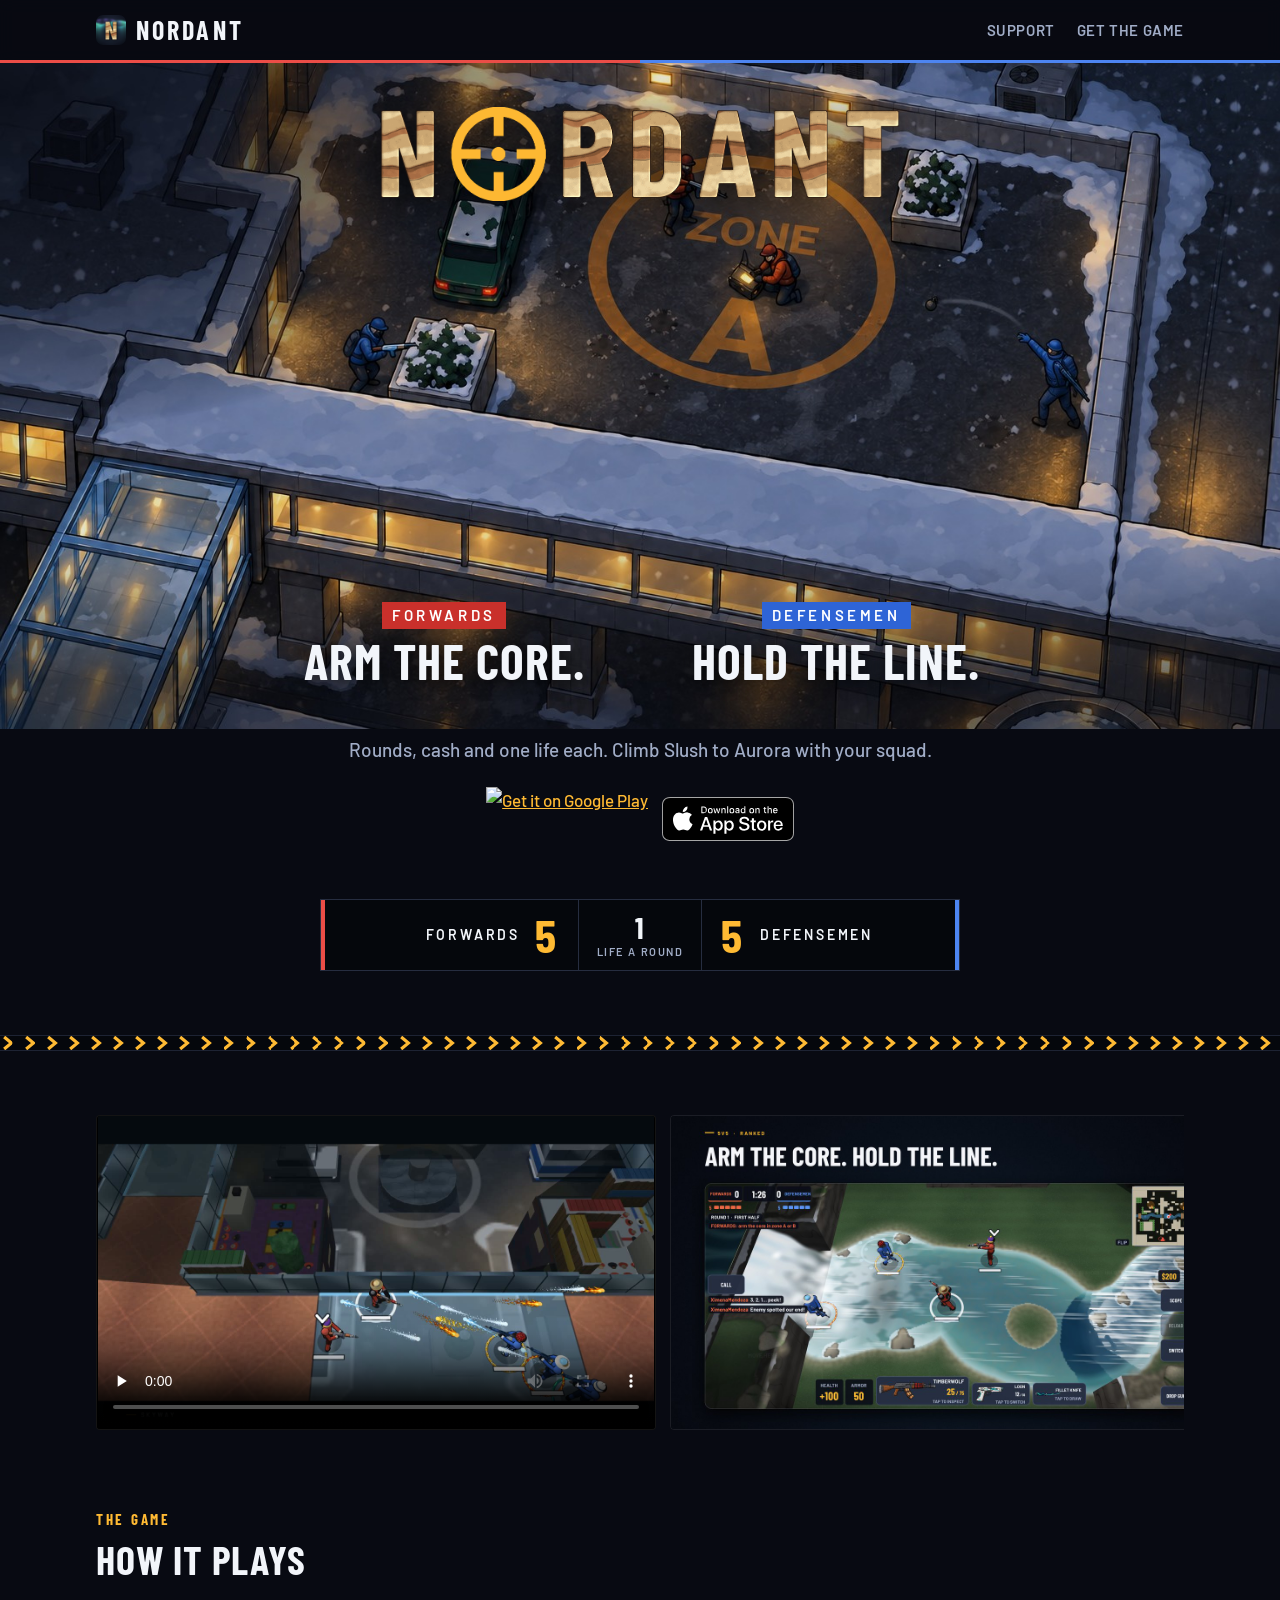
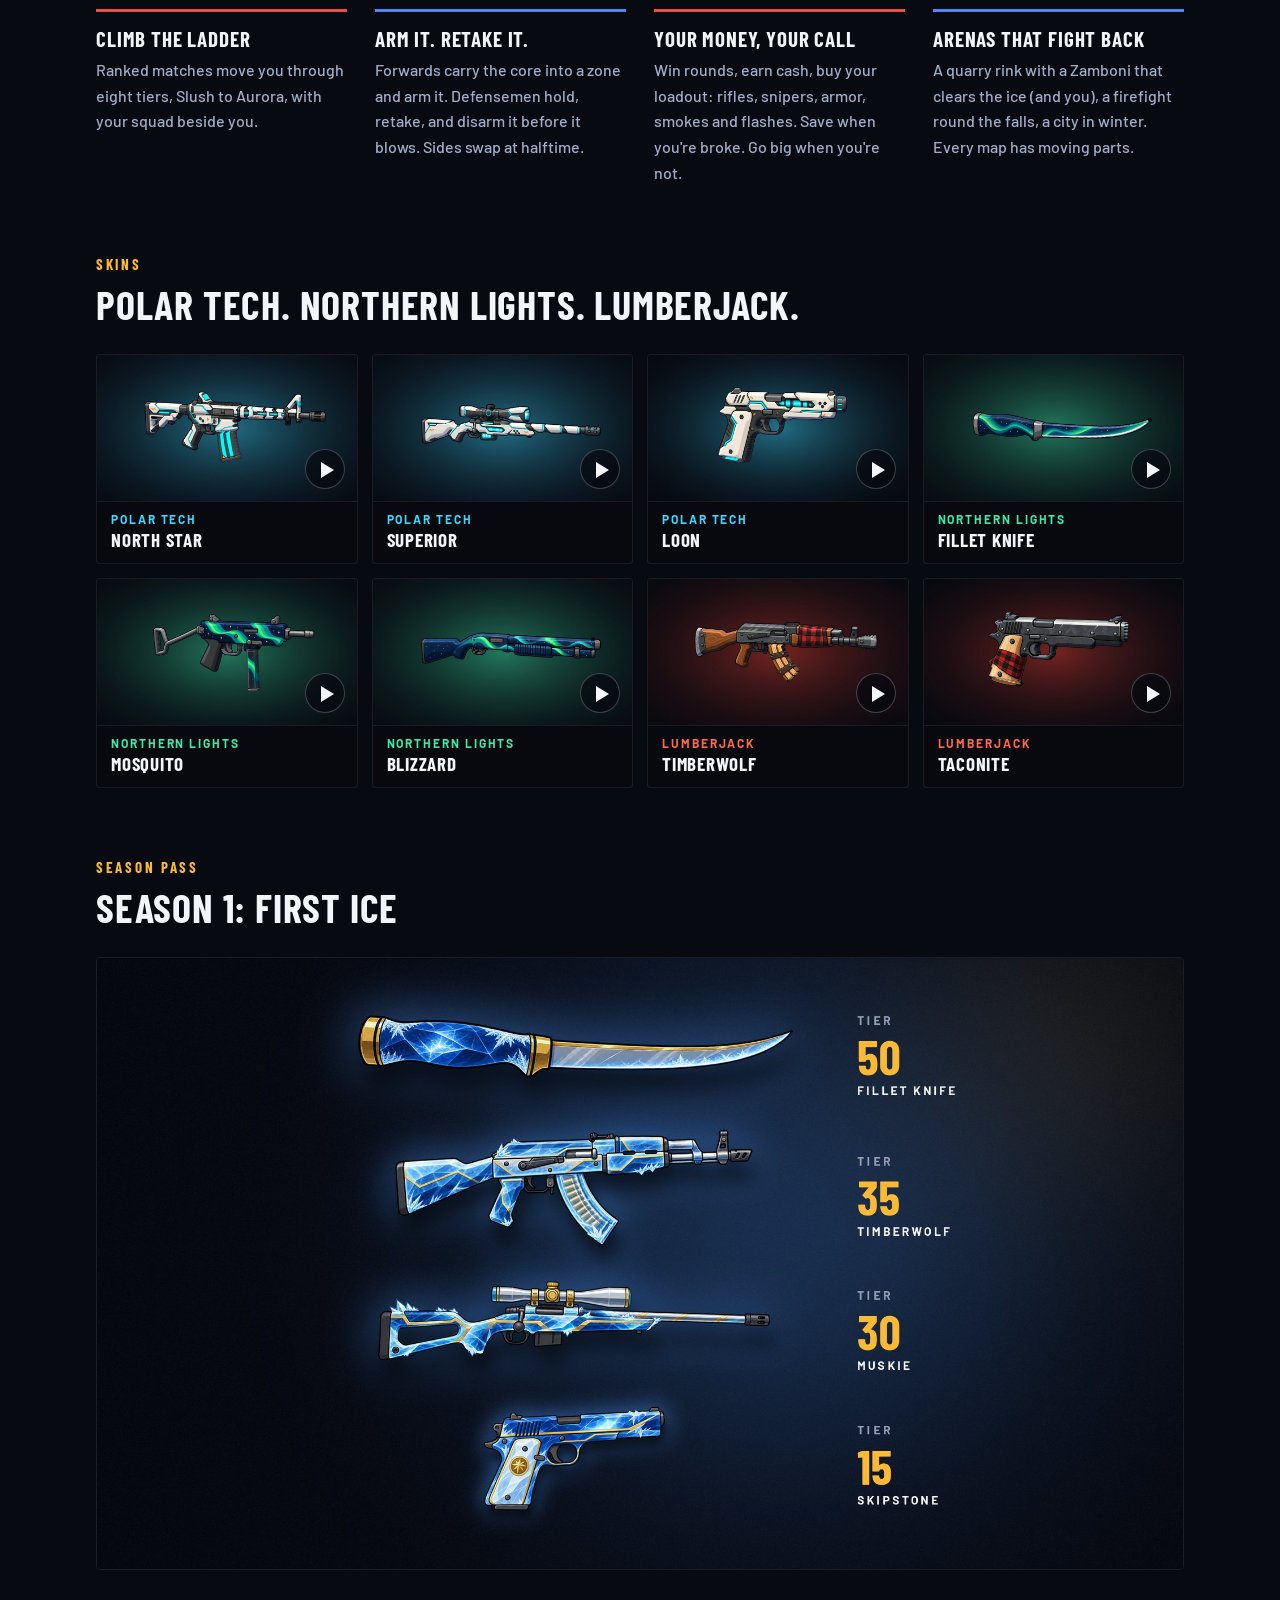
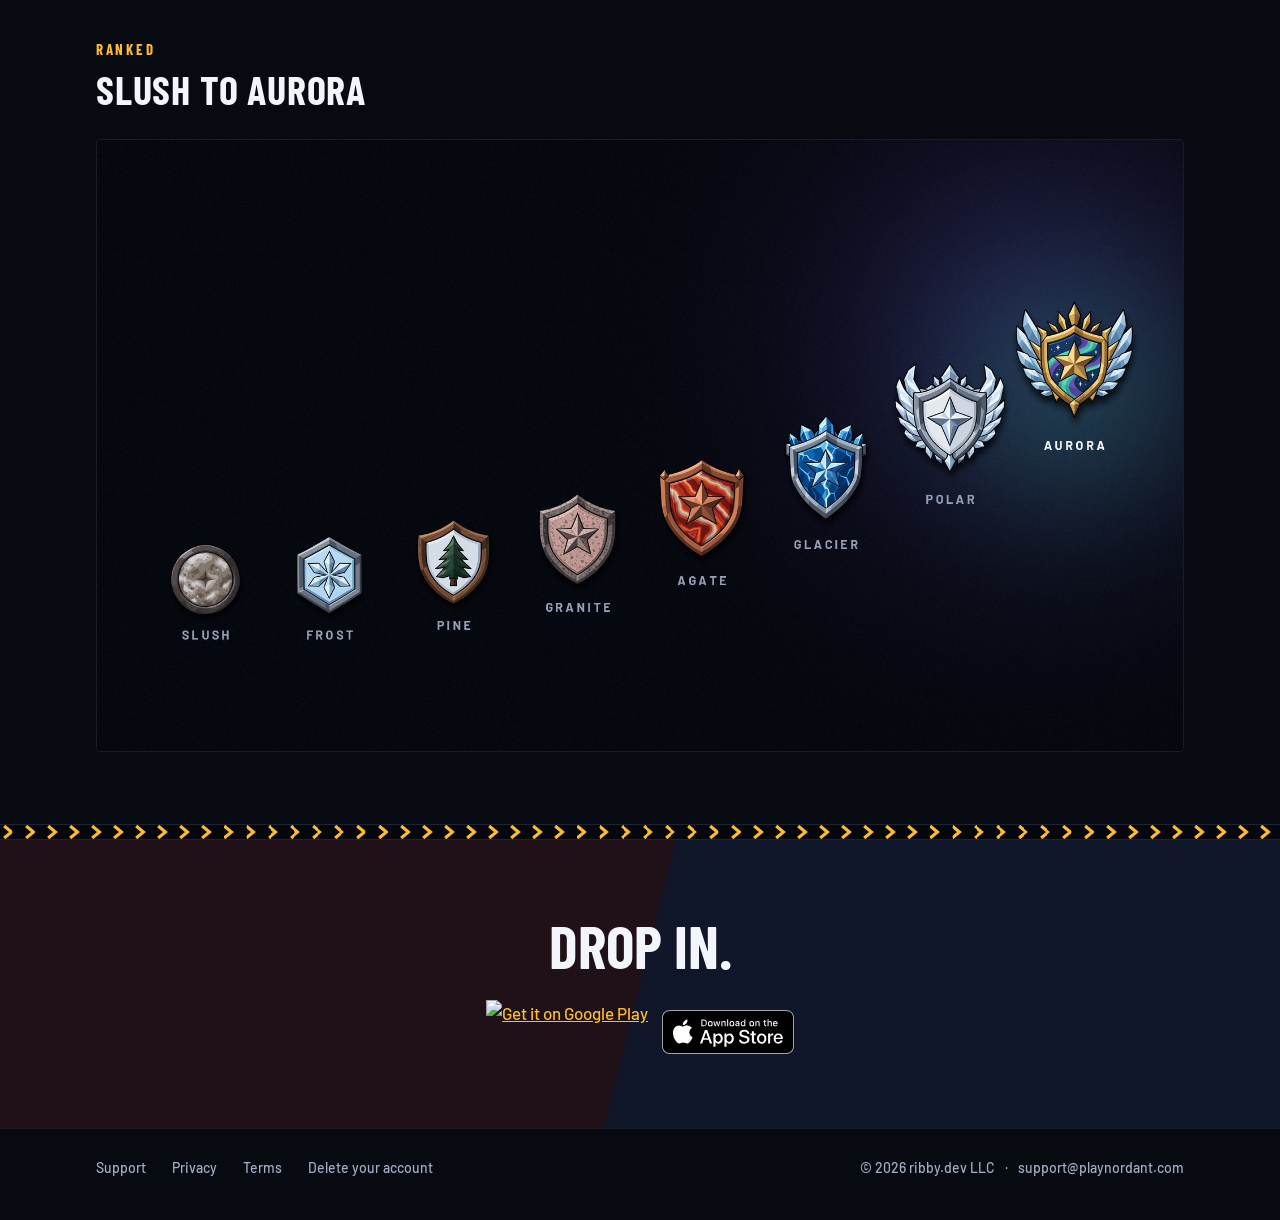
==== index.html @ 5794eebc "The opening: the app's own home-screen picture; the link preview to match" ====
<!doctype html>
<html lang="en">
<head>
  <meta charset="utf-8">
  <meta name="viewport" content="width=device-width, initial-scale=1">
  <title>Nordant</title>
  <meta name="description" content="Nordant is a tactical 5v5 shooter played as a sport: Forwards arm the core, Defensemen hold the line. Climb the ranks, squad up.">
  <link rel="canonical" href="https://playnordant.com/">
  <meta property="og:title" content="Nordant">
  <meta property="og:description" content="Nordant is a tactical 5v5 shooter played as a sport: Forwards arm the core, Defensemen hold the line. Climb the ranks, squad up.">
  <meta property="og:url" content="https://playnordant.com/">
  <meta property="og:type" content="website">
  <meta property="og:image" content="https://playnordant.com/assets/og-image.jpg">
  <meta name="twitter:card" content="summary_large_image">
  <meta name="theme-color" content="#080a12">
  <link rel="icon" href="/favicon.ico" sizes="any">
  <link rel="icon" type="image/png" sizes="32x32" href="/assets/favicon-32.png">
  <link rel="apple-touch-icon" href="/assets/apple-touch-icon.png">
  <link rel="manifest" href="/site.webmanifest">
  <link rel="preconnect" href="https://fonts.googleapis.com">
  <link rel="preconnect" href="https://fonts.gstatic.com" crossorigin>
  <link href="https://fonts.googleapis.com/css2?family=Barlow:wght@500;600&family=Barlow+Condensed:wght@700&display=swap" rel="stylesheet">
  <link rel="stylesheet" href="/styles.css?v=f4ce6da20a">
</head>
<body>
<header class="bar"><div class="bar-in">
  <a class="mark" href="/"><img src="/assets/favicon-32.png" alt="">NORDANT</a>
  <nav class="nav"><a href="/support">Support</a><a class="hide-sm" href="/get">Get the game</a></nav>
</div></header>
<main>
<section class="faceoff">
  <img class="faceoff-shot" fetchpriority="high" src="/assets/art/home.jpg" srcset="/assets/art/home-900.jpg 900w, /assets/art/home.jpg 1536w" sizes="100vw" alt="Forwards arming the core in zone A on a snowy Skyway plaza at night, Defensemen closing in" width="1536" height="808">
  <div class="faceoff-in">
    <img class="wordmark" fetchpriority="high" src="/assets/art/wordmark.png" alt="Nordant" width="1277" height="230">
    <h1 class="sides">
      <span class="side fwd"><span class="club">Forwards</span><span class="call">Arm the core.</span></span>
      <span class="side def"><span class="club">Defensemen</span><span class="call">Hold the line.</span></span>
    </h1>
  </div>
</section>
<section class="pitch">
  <p>Rounds, cash and one life each. Climb Slush to Aurora with your squad.</p>
  <div class="badges"><a href="https://play.google.com/store/apps/details?id=dev.ribby.nordant"><img alt="Get it on Google Play" src="https://play.google.com/intl/en_us/badges/static/images/badges/en_badge_web_generic.png"></a><a href="https://testflight.apple.com/join/vvUufzZB"><img class="apple" alt="Download on the App Store" src="/assets/app-store-badge.svg"></a></div>
</section>
<div class="scoreboard" role="img" aria-label="Forwards five, Defensemen five, one life a round">
  <div class="team fwd"><span>Forwards</span><b>5</b></div>
  <div class="clock"><b>1</b><span>Life a round</span></div>
  <div class="team def"><b>5</b><span>Defensemen</span></div>
</div>
<div class="boards" aria-hidden="true"></div>

<div class="wrap">
<section class="section">
  <div class="shots"><video class="trailer" controls playsinline preload="none" poster="/assets/shots/trailer-poster.jpg" width="1280" height="720" aria-label="The Nordant trailer"><source src="/assets/trailer.mp4" type="video/mp4"></video><img src="/assets/shots/01-minnehaha.jpg" alt="A fight in the river under the falls on Minnehaha" loading="lazy" width="1280" height="720"><img src="/assets/shots/02-skyway.jpg" alt="A firefight across a glass bridge on Skyway" loading="lazy" width="1280" height="720"><img src="/assets/shots/03-sandstone.jpg" alt="Disarming the core in zone A on Sandstone" loading="lazy" width="1280" height="720"><img src="/assets/shots/04-skins.jpg" alt="Polar Tech, Northern Lights and Lumberjack" loading="lazy" width="1280" height="720"><img src="/assets/shots/05-locker.jpg" alt="The Locker: a Forward and a Defenseman in the Captain hat and Northern Lights rings" loading="lazy" width="1280" height="720"><img src="/assets/shots/06-bait-shop.jpg" alt="The Bait Shop: the Polar Tech bundle" loading="lazy" width="1280" height="720"><img src="/assets/shots/07-season.jpg" alt="Season 1's pass, First Ice: the Fillet Knife, Timberwolf, Muskie and Skipstone" loading="lazy" width="1280" height="720"><img src="/assets/shots/08-ranked.jpg" alt="Ranked: a new tier, Polar I" loading="lazy" width="1280" height="720"></div>
</section>

<section class="section">
  <p class="kicker">The game</p><h2>How it plays</h2>
  <div class="points">
    <div class="point"><h3>Climb the ladder</h3><p>Ranked matches move you through eight tiers, Slush to Aurora, with your squad beside you.</p></div>
    <div class="point"><h3>Arm it. Retake it.</h3><p>Forwards carry the core into a zone and arm it. Defensemen hold, retake, and disarm it before it blows. Sides swap at halftime.</p></div>
    <div class="point"><h3>Your money, your call</h3><p>Win rounds, earn cash, buy your loadout: rifles, snipers, armor, smokes and flashes. Save when you're broke. Go big when you're not.</p></div>
    <div class="point"><h3>Arenas that fight back</h3><p>A quarry rink with a Zamboni that clears the ice (and you), a firefight round the falls, a city in winter. Every map has moving parts.</p></div>
  </div>
</section>

<section class="section" id="skins">
  <p class="kicker">Skins</p><h2>Polar Tech. Northern Lights. Lumberjack.</h2>
  <div class="skins"><figure class="skin l-polar"><button type="button" class="play" aria-label="Play the Polar Tech North Star" aria-pressed="false"><video muted loop playsinline preload="none" poster="/assets/skins/polar-tech-north-star.jpg" width="960" height="540"><source src="/assets/skins/polar-tech-north-star.mp4" type="video/mp4"></video><span class="go" aria-hidden="true"></span></button><figcaption><b>Polar Tech</b><span>North Star</span></figcaption></figure><figure class="skin l-polar"><button type="button" class="play" aria-label="Play the Polar Tech Superior" aria-pressed="false"><video muted loop playsinline preload="none" poster="/assets/skins/polar-tech-superior.jpg" width="960" height="540"><source src="/assets/skins/polar-tech-superior.mp4" type="video/mp4"></video><span class="go" aria-hidden="true"></span></button><figcaption><b>Polar Tech</b><span>Superior</span></figcaption></figure><figure class="skin l-polar"><button type="button" class="play" aria-label="Play the Polar Tech Loon" aria-pressed="false"><video muted loop playsinline preload="none" poster="/assets/skins/polar-tech-loon.jpg" width="960" height="540"><source src="/assets/skins/polar-tech-loon.mp4" type="video/mp4"></video><span class="go" aria-hidden="true"></span></button><figcaption><b>Polar Tech</b><span>Loon</span></figcaption></figure><figure class="skin l-northern"><button type="button" class="play" aria-label="Play the Northern Lights Fillet Knife" aria-pressed="false"><video muted loop playsinline preload="none" poster="/assets/skins/northern-lights-knife.jpg" width="960" height="540"><source src="/assets/skins/northern-lights-knife.mp4" type="video/mp4"></video><span class="go" aria-hidden="true"></span></button><figcaption><b>Northern Lights</b><span>Fillet Knife</span></figcaption></figure><figure class="skin l-northern"><button type="button" class="play" aria-label="Play the Northern Lights Mosquito" aria-pressed="false"><video muted loop playsinline preload="none" poster="/assets/skins/northern-lights-mosquito.jpg" width="960" height="540"><source src="/assets/skins/northern-lights-mosquito.mp4" type="video/mp4"></video><span class="go" aria-hidden="true"></span></button><figcaption><b>Northern Lights</b><span>Mosquito</span></figcaption></figure><figure class="skin l-northern"><button type="button" class="play" aria-label="Play the Northern Lights Blizzard" aria-pressed="false"><video muted loop playsinline preload="none" poster="/assets/skins/northern-lights-blizzard.jpg" width="960" height="540"><source src="/assets/skins/northern-lights-blizzard.mp4" type="video/mp4"></video><span class="go" aria-hidden="true"></span></button><figcaption><b>Northern Lights</b><span>Blizzard</span></figcaption></figure><figure class="skin l-lumberjack"><button type="button" class="play" aria-label="Play the Lumberjack Timberwolf" aria-pressed="false"><video muted loop playsinline preload="none" poster="/assets/skins/lumberjack-timberwolf.jpg" width="960" height="540"><source src="/assets/skins/lumberjack-timberwolf.mp4" type="video/mp4"></video><span class="go" aria-hidden="true"></span></button><figcaption><b>Lumberjack</b><span>Timberwolf</span></figcaption></figure><figure class="skin l-lumberjack"><button type="button" class="play" aria-label="Play the Lumberjack Taconite" aria-pressed="false"><video muted loop playsinline preload="none" poster="/assets/skins/lumberjack-taconite.jpg" width="960" height="540"><source src="/assets/skins/lumberjack-taconite.mp4" type="video/mp4"></video><span class="go" aria-hidden="true"></span></button><figcaption><b>Lumberjack</b><span>Taconite</span></figcaption></figure></div>
</section>

<section class="section">
  <p class="kicker">Season pass</p><h2>Season 1: First Ice</h2>
  <img class="art" src="/assets/art/season-1.jpg" alt="Season 1 pass, First Ice: the Fillet Knife at tier 50, the Timberwolf at 35, the Muskie at 30, the Skipstone at 15" loading="lazy" width="1920" height="1080">
</section>

<section class="section">
  <p class="kicker">Ranked</p><h2>Slush to Aurora</h2>
  <img class="art" src="/assets/art/ranked.jpg" alt="The eight ranks, Slush to Aurora" loading="lazy" width="1920" height="1080">
  
</section>
</div>

<div class="boards" aria-hidden="true"></div>
<section class="cta">
  <h2>Drop in.</h2>
  <div class="badges"><a href="https://play.google.com/store/apps/details?id=dev.ribby.nordant"><img alt="Get it on Google Play" src="https://play.google.com/intl/en_us/badges/static/images/badges/en_badge_web_generic.png"></a><a href="https://testflight.apple.com/join/vvUufzZB"><img class="apple" alt="Download on the App Store" src="/assets/app-store-badge.svg"></a></div>
</section>
</main>
<script>
(function () {
  // A skin plays when it's tapped, and stops when it's tapped again or another one is.
  var buttons = document.querySelectorAll(".skin .play");
  function stop(b) {
    var v = b.querySelector("video");
    v.pause();
    b.classList.remove("playing");
    b.setAttribute("aria-pressed", "false");
  }
  buttons.forEach(function (b) {
    b.addEventListener("click", function () {
      var v = b.querySelector("video");
      if (b.classList.contains("playing")) { stop(b); return; }
      buttons.forEach(function (other) { if (other !== b && other.classList.contains("playing")) stop(other); });
      v.preload = "auto";
      v.currentTime = 0;
      b.classList.add("playing");
      b.setAttribute("aria-pressed", "true");
      v.play().catch(function () { stop(b); });
    });
  });
})();
</script>
<footer class="foot"><div class="foot-in">
  <nav class="foot-links">
    <a href="/support">Support</a>
    <a href="/privacy">Privacy</a>
    <a href="/terms">Terms</a>
    <a class="wide" href="/delete-account">Delete your account</a>
  </nav>
  <div class="made"><span>&copy; 2026 ribby.dev LLC</span><a href="mailto:support@playnordant.com">support@playnordant.com</a></div>
</div></footer>
</body>
</html>
---- styles.css ----
/* Nordant's site: the game's own colors (ink, steel, amber) and type (Barlow, Barlow Condensed). */
:root {
  --ink: #080a12;
  --steel: #111624;
  --steel-2: #182033;
  --line: rgba(255, 255, 255, 0.08);
  --text: #f2f5fa;
  --muted: #a1adc7;
  --amber: #ffba33;
  --amber-dark: #db9618;
  --display: "Barlow Condensed", "Arial Narrow", system-ui, sans-serif;
  --body: "Barlow", system-ui, -apple-system, "Segoe UI", Roboto, sans-serif;
}

* { box-sizing: border-box; }
html { -webkit-text-size-adjust: 100%; }
body { margin: 0; background: var(--ink); color: var(--text); font: 500 17px/1.6 var(--body); }
img { max-width: 100%; height: auto; display: block; }
a { color: var(--amber); }
a:hover { color: #ffd27a; }

/* The bar across the top. */
.bar { position: sticky; top: 0; z-index: 10; background: rgba(8, 10, 18, 0.88); backdrop-filter: blur(8px); border-bottom: 1px solid var(--line); }
.bar-in { max-width: 1120px; margin: 0 auto; padding: 0 16px; height: 60px; display: flex; align-items: center; gap: 24px; }
.mark { display: flex; align-items: center; gap: 10px; color: var(--text); text-decoration: none; font: 700 26px/1 var(--display); letter-spacing: 0.12em; }
.mark img { width: 30px; height: 30px; border-radius: 7px; }
.nav { margin-left: auto; display: flex; gap: 22px; }
.nav a { color: var(--muted); text-decoration: none; font: 600 15px/1 var(--body); letter-spacing: 0.04em; text-transform: uppercase; }
.nav a:hover, .nav a[aria-current="page"] { color: var(--amber); }

/* Home. */
.pitch { max-width: 820px; margin: -24px auto 0; padding: 0 16px 8px; text-align: center; position: relative; z-index: 1; }
.pitch h1 { font: 700 clamp(32px, 6vw, 52px)/1.05 var(--display); letter-spacing: 0.02em; margin: 0 0 14px; }
.pitch p { color: var(--muted); font-size: 19px; margin: 0 auto 26px; max-width: 620px; }
.badges { display: flex; justify-content: center; align-items: center; gap: 14px; flex-wrap: wrap; }
.badges img { height: 64px; }
.soon { color: var(--muted); font-size: 14px; margin-top: 10px; }
/* Apple's badge has no air round it; Google's has about a sixth of its height: the two the same size. */
.badges img.apple { height: 44px; margin: 10px 0; }

.wrap { max-width: 1120px; margin: 0 auto; padding: 0 16px; }
.section { padding: 64px 0 8px; }
.kicker { color: var(--amber); font: 700 15px/1 var(--display); letter-spacing: 0.18em; text-transform: uppercase; margin: 0 0 10px; }
.section h2 { font: 700 clamp(28px, 4.5vw, 40px)/1.1 var(--display); margin: 0 0 28px; }
.features { display: grid; grid-template-columns: repeat(auto-fit, minmax(260px, 1fr)); gap: 16px; }
.feature { background: var(--steel); border: 1px solid var(--line); border-radius: 14px; padding: 22px 22px 18px; }
.feature h3 { font: 700 22px/1.2 var(--display); letter-spacing: 0.04em; text-transform: uppercase; margin: 0 0 8px; color: var(--text); }
.feature p { color: var(--muted); margin: 0; font-size: 16px; }

.shots { display: flex; gap: 14px; overflow-x: auto; scroll-snap-type: x mandatory; padding-bottom: 10px; scrollbar-width: thin; }
.shots img { flex: 0 0 auto; width: min(86vw, 560px); height: auto; aspect-ratio: 16 / 9; object-fit: cover; border-radius: 12px; border: 1px solid var(--line); scroll-snap-align: start; }
.shots video.trailer { flex: 0 0 auto; width: min(86vw, 560px); height: auto; aspect-ratio: 16 / 9; border-radius: 12px; border: 1px solid var(--line); background: #000; scroll-snap-align: start; }

.tiers { display: flex; flex-wrap: wrap; gap: 8px; margin-top: 4px; }
.tier { font: 700 15px/1 var(--display); letter-spacing: 0.1em; text-transform: uppercase; padding: 8px 12px; border-radius: 999px; background: var(--steel-2); }

.cta { text-align: center; padding: 72px 16px 24px; }
.cta h2 { font: 700 clamp(28px, 4.5vw, 40px)/1.1 var(--display); margin: 0 0 22px; }

/* What the game is, in four lines: side by side on a wide screen, one under another on a phone. */
.points { display: grid; grid-template-columns: repeat(4, 1fr); gap: 28px; }
.point { border-top: 2px solid var(--amber); padding-top: 14px; }
.point h3 { font: 700 21px/1.2 var(--display); letter-spacing: 0.04em; text-transform: uppercase; margin: 0 0 6px; }
.point p { color: var(--muted); margin: 0; font-size: 16px; }
@media (max-width: 900px) { .points { grid-template-columns: 1fr 1fr; } }
@media (max-width: 560px) {
  .points { grid-template-columns: 1fr; gap: 0; }
  .point { border-top: 1px solid var(--line); padding: 16px 0; }
  .point h3 { color: var(--amber); font-size: 19px; }
  .section { padding: 40px 0 0; }
  .section h2, .cta h2 { font-size: 28px; margin-bottom: 18px; }
  .pitch { margin-top: -8px; }
  .pitch p { font-size: 17px; }
  .badges img { height: 56px; }
  .badges img.apple { height: 38px; margin: 9px 0; }
  .cta { padding: 48px 16px 8px; }
}

/* Text pages: privacy, terms, support, deleting an account. */
.prose { max-width: 760px; margin: 0 auto; padding: 44px 16px 64px; }
.prose h1 { font: 700 clamp(32px, 6vw, 46px)/1.1 var(--display); letter-spacing: 0.02em; margin: 0 0 6px; }
.prose h2 { font: 700 24px/1.2 var(--display); letter-spacing: 0.04em; color: var(--amber); margin: 36px 0 8px; }
.prose ul, .prose ol { padding-left: 22px; }
.prose li { margin: 4px 0; }
.muted { color: var(--muted); }
.box { background: var(--steel); border: 1px solid var(--line); border-radius: 14px; padding: 18px 20px; margin: 20px 0; }

/* The leaderboard. */
.board { width: 100%; border-collapse: collapse; margin-top: 18px; font-size: 16px; }
.board th { text-align: left; color: var(--muted); font: 600 13px/1 var(--body); letter-spacing: 0.08em; text-transform: uppercase; padding: 10px 10px; border-bottom: 1px solid var(--line); }
.board td { padding: 12px 10px; border-bottom: 1px solid var(--line); }
.board tr:nth-child(-n+3) td.place { color: var(--amber); }
.board .place { width: 56px; font: 700 20px/1 var(--display); }
.board .name { font-weight: 600; overflow-wrap: anywhere; }
.board .num { text-align: right; white-space: nowrap; color: var(--muted); }
.rank { display: inline-flex; align-items: center; gap: 8px; font: 700 17px/1 var(--display); letter-spacing: 0.06em; text-transform: uppercase; white-space: nowrap; }
.rank i { width: 10px; height: 10px; border-radius: 50%; background: currentColor; }
.t-slush { color: #9aa6b8; } .t-frost { color: #9fd7ff; } .t-pine { color: #5fcf7a; } .t-granite { color: #c7b9ad; }
.t-agate { color: #ff8a5c; } .t-glacier { color: #6fe3e6; } .t-polar { color: #e8f3ff; } .t-aurora { color: #b78cff; }
.note { color: var(--muted); font-size: 14px; margin-top: 14px; }
/* The leaderboard's two views, this season and all time: one quiet switch above the table. */
.views { display: inline-flex; gap: 4px; padding: 4px; margin: 10px 0 2px; background: var(--steel); border: 1px solid var(--line); border-radius: 999px; }
.views a { padding: 10px 18px; border-radius: 999px; color: var(--muted); text-decoration: none; font: 600 14px/1 var(--body); letter-spacing: 0.06em; text-transform: uppercase; }
.views a:hover { color: var(--text); }
.views a[aria-current="page"] { background: var(--steel-2); color: var(--amber); }
@media (max-width: 560px) { .board .hide-sm { display: none; } .board td, .board th { padding-left: 6px; padding-right: 6px; } }

@media (max-width: 640px) { .nav { gap: 14px; } .nav .hide-sm { display: none; } }

/* The footer: links and the company along one line; on a phone, each link on its own line, centered. */
.foot { border-top: 1px solid var(--line); margin-top: 64px; }
.foot-in { max-width: 1120px; margin: 0 auto; padding: 28px 16px 40px; display: flex; flex-wrap: wrap; gap: 14px 26px; align-items: center; justify-content: space-between; color: var(--muted); font-size: 14px; }
.foot-links { display: flex; flex-wrap: wrap; gap: 14px 26px; }
.foot-in a { color: var(--muted); text-decoration: none; }
.foot-in a:hover { color: var(--amber); }
.made { display: flex; flex-wrap: wrap; gap: 6px 10px; align-items: center; }
.made a::before { content: "\00b7"; margin-right: 10px; color: var(--muted); }
@media (max-width: 640px) {
  .foot-in { flex-direction: column; align-items: center; text-align: center; gap: 22px; padding: 32px 16px 44px; font-size: 15px; }
  .foot-links { flex-direction: column; align-items: center; gap: 16px; }
  .made { flex-direction: column; gap: 6px; font-size: 13px; }
  .made a::before { content: none; }
}

/* The skins: each in a loop, in its line's light, named under it; four across, two on a phone. */
.skins { display: grid; grid-template-columns: repeat(4, 1fr); gap: 14px; }
.skin { margin: 0; background: #07090f; border: 1px solid var(--line); border-radius: 12px; overflow: hidden; }
.skin video { display: block; width: 100%; height: auto; aspect-ratio: 16 / 9; object-fit: cover; background: #07090f; }
/* Each one a still until it's tapped: a quiet play mark in its corner, gone while it plays. */
.skin .play { position: relative; display: block; width: 100%; padding: 0; margin: 0; border: 0; background: none; cursor: pointer; color: inherit; }
.skin .play:focus-visible { outline: 2px solid var(--amber); outline-offset: -2px; }
.skin .go { position: absolute; right: 12px; bottom: 12px; width: 40px; height: 40px; border-radius: 50%; background: rgba(7, 9, 16, 0.7); border: 1px solid rgba(255, 255, 255, 0.22); transition: opacity 0.2s, transform 0.2s; }
.skin .go::after { content: ""; position: absolute; left: 15px; top: 12px; border-style: solid; border-width: 8px 0 8px 13px; border-color: transparent transparent transparent var(--text); }
.skin .play:hover .go { transform: scale(1.08); border-color: var(--amber); }
.skin .play.playing .go { opacity: 0; }
.skin figcaption { display: flex; flex-direction: column; gap: 2px; padding: 10px 14px 12px; border-top: 1px solid var(--line); }
.skin figcaption b { font: 700 12px/1.2 var(--body); letter-spacing: 0.16em; text-transform: uppercase; }
.skin figcaption span { font: 700 19px/1.2 var(--display); letter-spacing: 0.04em; text-transform: uppercase; }
.l-polar figcaption b { color: #40d6ff; }
.l-northern figcaption b { color: #40e8aa; }
.l-lumberjack figcaption b { color: #ff6a52; }
.art { width: 100%; height: auto; border-radius: 12px; border: 1px solid var(--line); }
@media (max-width: 900px) { .skins { grid-template-columns: repeat(2, 1fr); } }
@media (max-width: 560px) { .skins { gap: 10px; } .skin figcaption { padding: 8px 10px 10px; } .skin figcaption span { font-size: 17px; } }

/* ---------- Matchday (2026-11-07): the site as a league's match night ---------- */
/* The two clubs, the game's own: the Forwards' red, the Defensemen's blue (TeamColors). */
:root { --fwd: #eb4d47; --def: #4d85f2; }

/* Under the bar on every page: the two clubs, side by side. */
.bar { border-bottom: 0; }
.bar::after { content: ""; display: block; height: 3px; background: linear-gradient(90deg, var(--fwd) 0 50%, var(--def) 50% 100%); }

/* The opening (the user, 2026-11-07: the players "at game size with custom map background like home main menu
   screen"): the home screen's plaza on Skyway, a Forward and a Defenseman squared off in its zone A ring at their
   true size; darkened only where the name (top) and the clubs' calls (bottom) go. */
.faceoff { position: relative; overflow: hidden; background: var(--ink); min-height: clamp(520px, 52vw, 700px); display: flex; }
.faceoff-shot { position: absolute; inset: 0; width: 100%; height: 100%; object-fit: cover; object-position: 58% 30%; }
.faceoff::before { content: ""; position: absolute; inset: 0; pointer-events: none;
  background: linear-gradient(180deg, rgba(8, 10, 18, 0.7) 0%, rgba(8, 10, 18, 0.15) 26%, rgba(8, 10, 18, 0) 42%, rgba(8, 10, 18, 0.5) 66%, rgba(8, 10, 18, 0.82) 84%, var(--ink) 100%); }
.faceoff-in { position: relative; z-index: 1; flex: 1; display: flex; flex-direction: column; align-items: center; justify-content: space-between; padding: clamp(24px, 4vw, 44px) 16px clamp(26px, 4vw, 44px); }
.wordmark { width: min(74vw, 520px); height: auto; filter: drop-shadow(0 6px 18px rgba(0, 0, 0, 0.7)); }
.sides { margin: 0; width: min(100%, 760px); display: grid; grid-template-columns: 1fr 1fr; gap: 0 24px; font: inherit; }
.side { display: flex; flex-direction: column; gap: 6px; align-items: center; text-align: center; }
.club { font: 600 15px/1 var(--body); letter-spacing: 0.24em; text-transform: uppercase; padding: 6px 10px; color: #fff; }
.fwd .club { background: #c9302b; }
.def .club { background: #2e64d6; }
.call { font: 700 clamp(24px, 4.2vw, 50px)/1 var(--display); letter-spacing: 0.02em; text-transform: uppercase; text-shadow: 0 3px 16px rgba(0, 0, 0, 0.7); }

.pitch { margin-top: 0; padding-top: 6px; }
.pitch p { margin-bottom: 22px; max-width: 700px; }

/* The scoreboard: one bar, the clubs either end with their five each, the round's clock cell between. */
.scoreboard { max-width: 640px; margin: 40px auto 0; display: grid; grid-template-columns: 1fr auto 1fr; background: #05070c; border: 1px solid #262d40; }
.team { display: flex; align-items: center; gap: 14px; padding: 12px 18px; font: 600 14px/1 var(--body); letter-spacing: 0.2em; text-transform: uppercase; }
.team.fwd { justify-content: flex-end; border-left: 4px solid var(--fwd); }
.team.def { justify-content: flex-start; border-right: 4px solid var(--def); }
.team b { font: 700 46px/1 var(--display); color: var(--amber); font-variant-numeric: tabular-nums; }
.clock { display: flex; flex-direction: column; align-items: center; justify-content: center; padding: 10px 18px; border-left: 1px solid #262d40; border-right: 1px solid #262d40; }
.clock b { font: 700 30px/1 var(--display); color: var(--text); }
.clock span { margin-top: 4px; color: var(--muted); font: 600 11px/1 var(--body); letter-spacing: 0.14em; text-transform: uppercase; white-space: nowrap; }

/* The boards: amber chevrons on black, as round the game's rink. */
.boards { height: 16px; margin: 64px 0 0; background-color: #05070c; border-top: 1px solid #1d2333; border-bottom: 1px solid #1d2333;
  background-image: url("data:image/svg+xml,%3Csvg xmlns='http://www.w3.org/2000/svg' width='22' height='16'%3E%3Cpath d='M4 2 L11 8 L4 14' fill='none' stroke='%23ffba33' stroke-width='3'/%3E%3C/svg%3E");
  background-repeat: space no-repeat; background-position: left center; }

.section h2 { text-transform: uppercase; letter-spacing: 0.02em; }

/* How it plays: the clubs' colors in turn along the top. */
.point { border-top-width: 3px; }
.point:nth-child(odd) { border-top-color: var(--fwd); }
.point:nth-child(even) { border-top-color: var(--def); }

/* Squared off, like the boards and the scoreboard: no soft cards. */
.shots img, .shots video.trailer, .skin, .art { border-radius: 4px; }

/* The last call: the two clubs again, faintly, either side of it. */
.cta { background: linear-gradient(104deg, rgba(235, 77, 71, 0.10) 0 50%, rgba(77, 133, 242, 0.10) 50% 100%); padding-bottom: 64px; }
.cta h2 { text-transform: uppercase; font-size: clamp(36px, 6vw, 60px); }
.foot { margin-top: 0; }

@media (max-width: 640px) {
  .club { font-size: 11px; letter-spacing: 0.18em; padding: 5px 8px; }
  .sides { gap: 0 10px; margin-top: -4px; }
  .scoreboard { margin: 28px 16px 0; }
  .team { flex-direction: column; gap: 6px; padding: 10px 6px; font-size: 11px; letter-spacing: 0.14em; }
  .team.fwd { flex-direction: column-reverse; align-items: center; }
  .team.def { align-items: center; }
  .team b { font-size: 38px; }
  .clock { padding: 8px 10px; }
  .clock span { white-space: normal; text-align: center; max-width: 70px; }
  .boards { margin-top: 44px; }
  .cta { background: linear-gradient(166deg, rgba(235, 77, 71, 0.10) 0 50%, rgba(77, 133, 242, 0.10) 50% 100%); padding-bottom: 48px; }
}
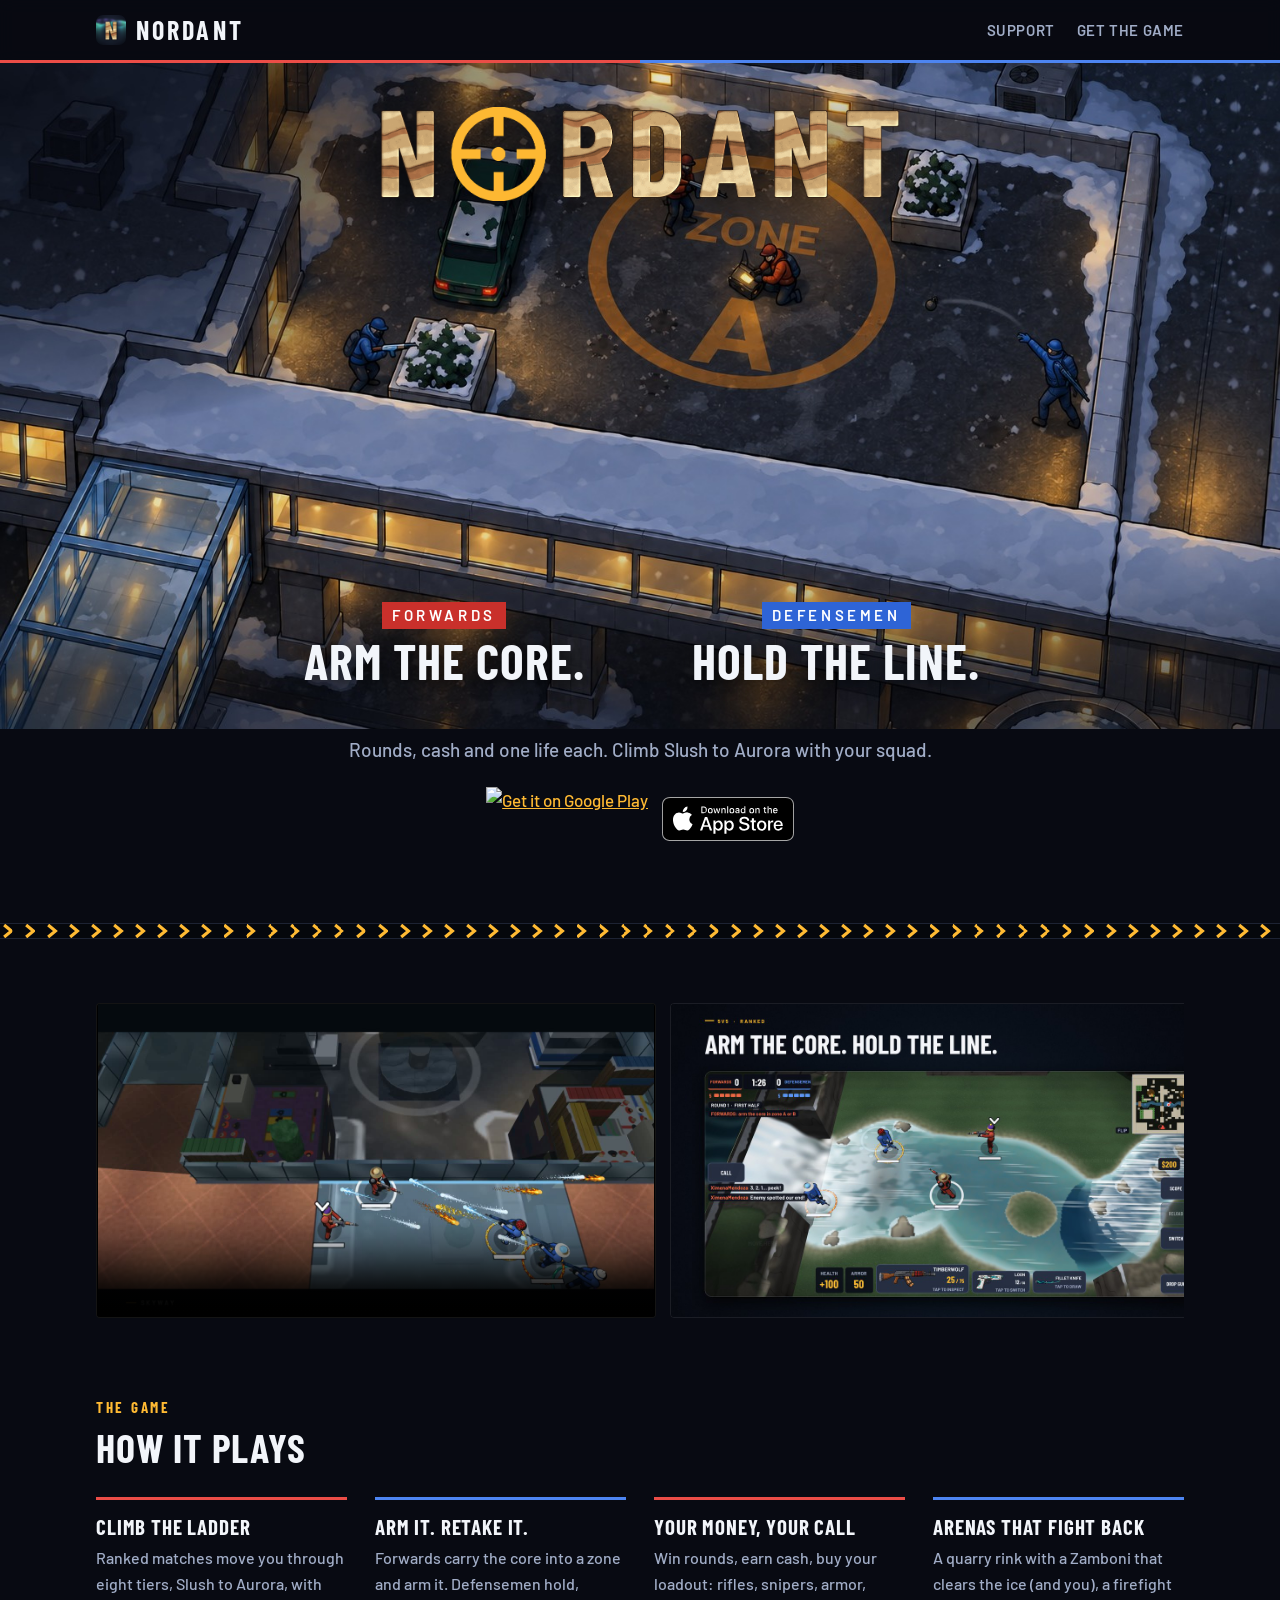
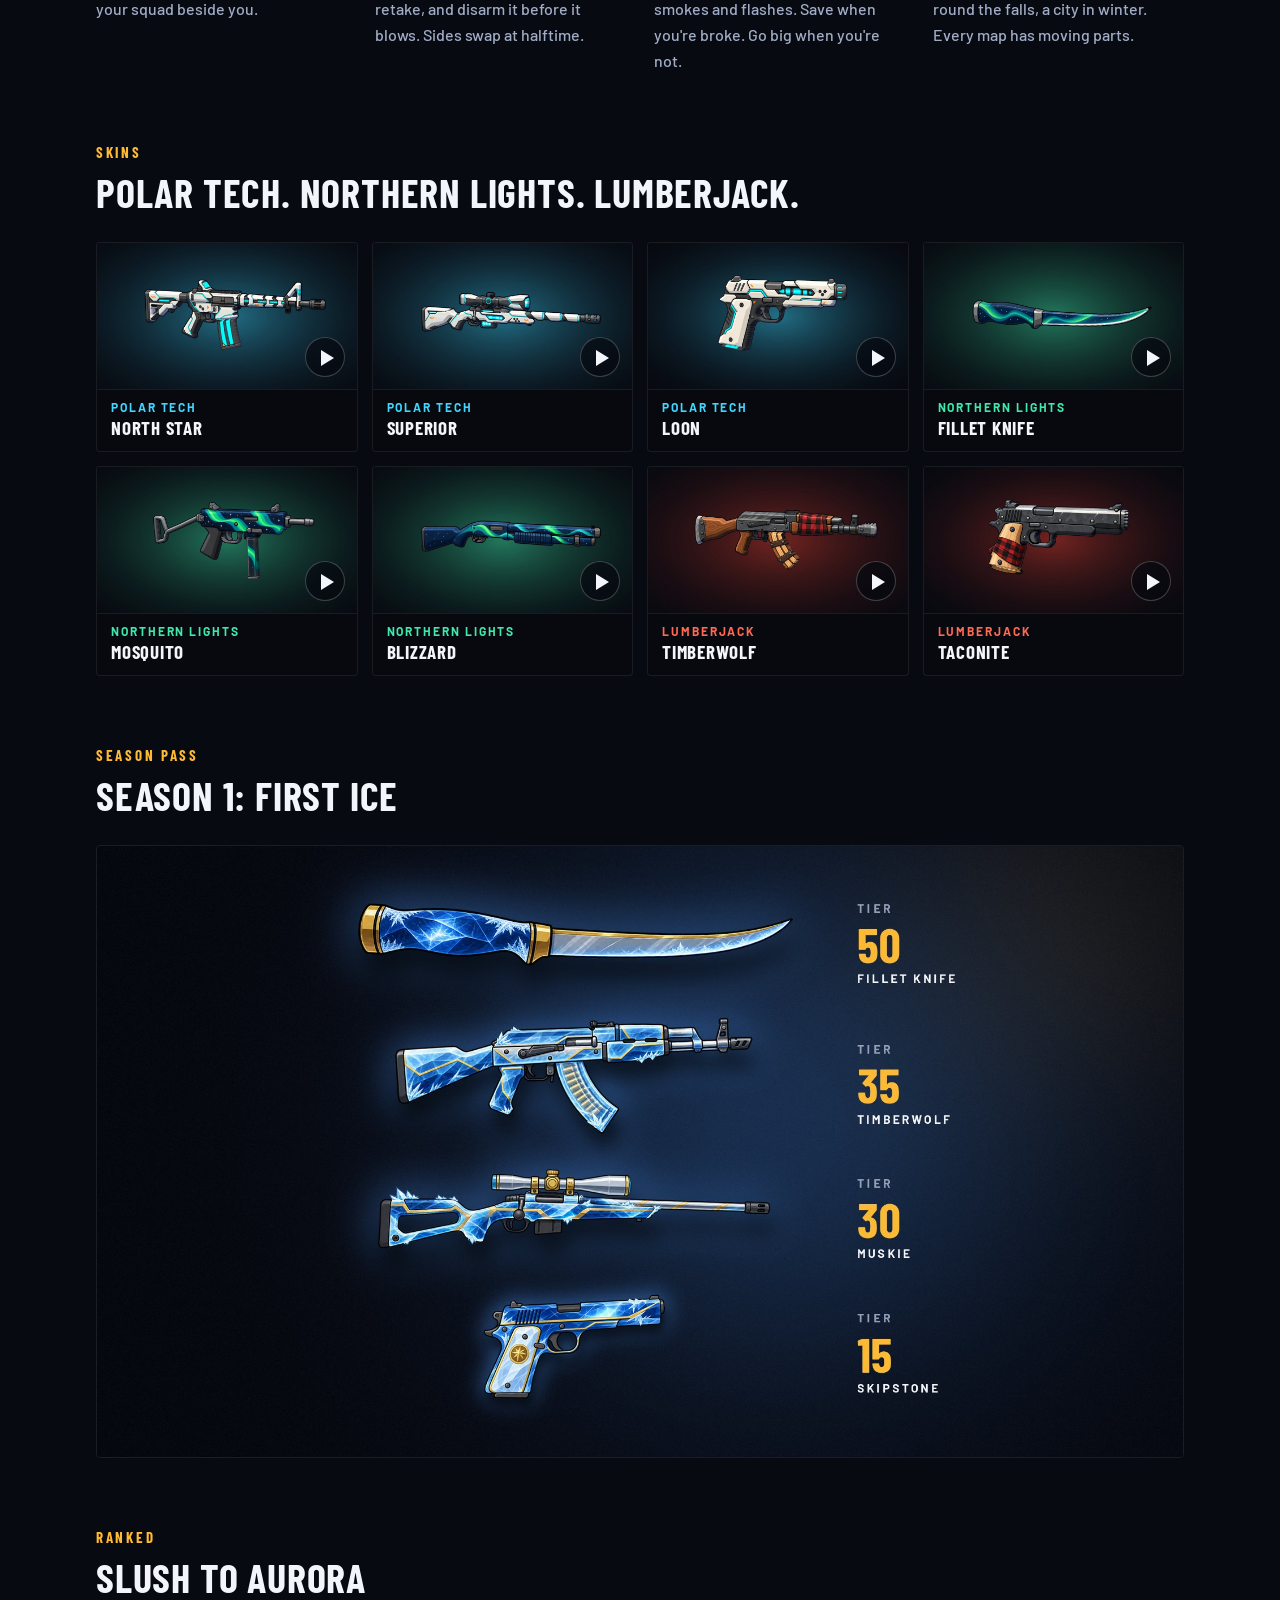
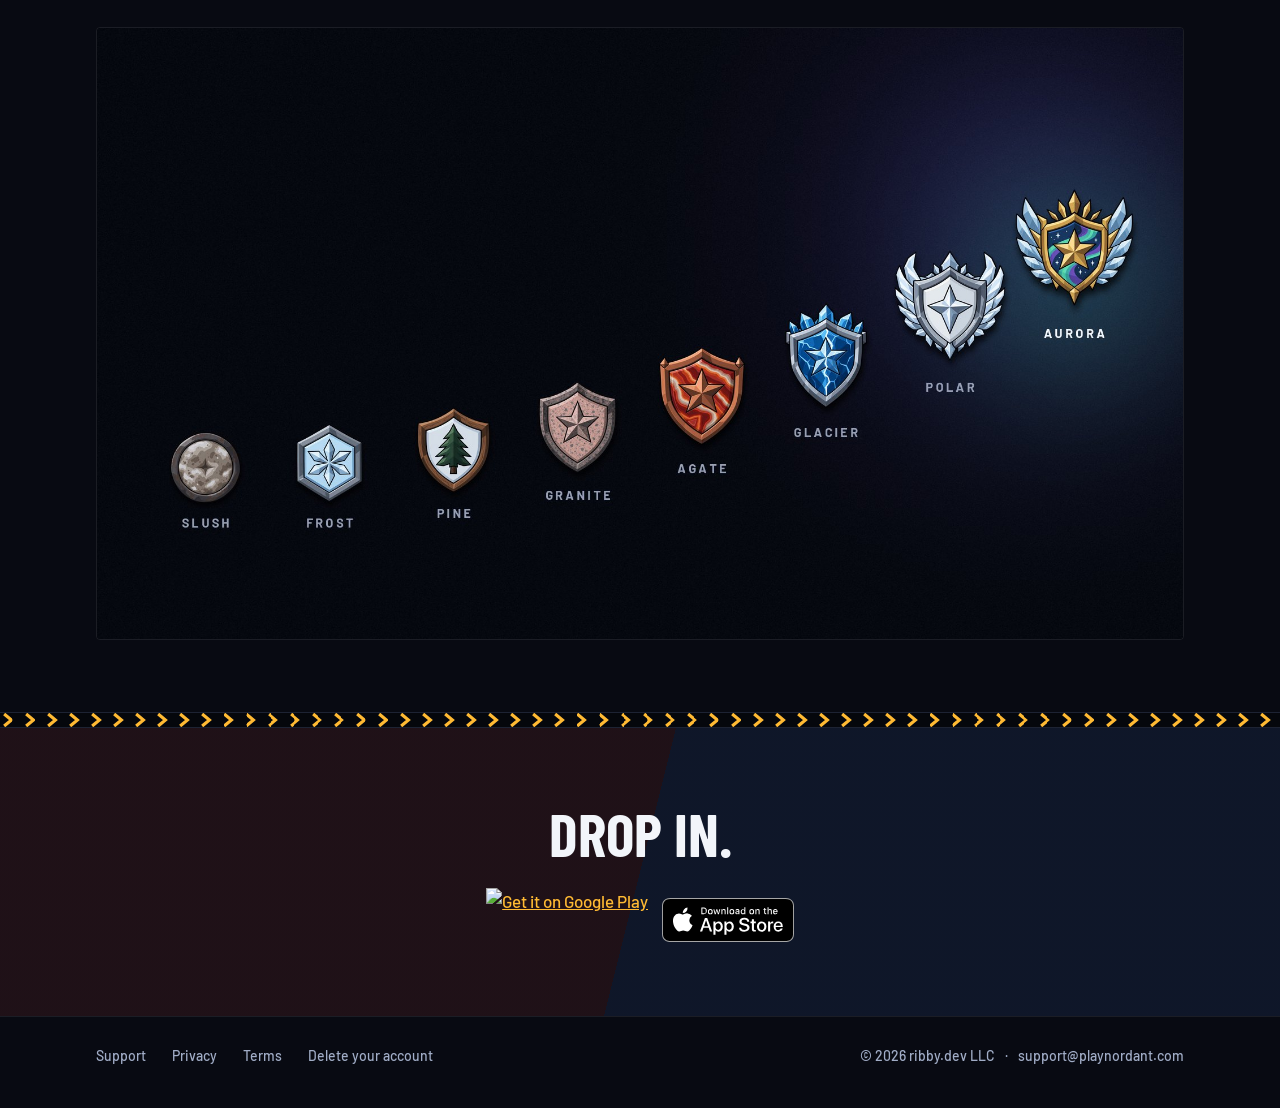
==== commit 8976a004: "No scoreboard (the user didn't like it): the badges lead into the boards and the trailer" ====
--- a/index.html
+++ b/index.html
@@ -20,7 +20,7 @@
   <link rel="preconnect" href="https://fonts.googleapis.com">
   <link rel="preconnect" href="https://fonts.gstatic.com" crossorigin>
   <link href="https://fonts.googleapis.com/css2?family=Barlow:wght@500;600&family=Barlow+Condensed:wght@700&display=swap" rel="stylesheet">
-  <link rel="stylesheet" href="/styles.css?v=f4ce6da20a">
+  <link rel="stylesheet" href="/styles.css?v=37d3f05a09">
 </head>
 <body>
 <header class="bar"><div class="bar-in">
@@ -42,11 +42,6 @@
   <p>Rounds, cash and one life each. Climb Slush to Aurora with your squad.</p>
   <div class="badges"><a href="https://play.google.com/store/apps/details?id=dev.ribby.nordant"><img alt="Get it on Google Play" src="https://play.google.com/intl/en_us/badges/static/images/badges/en_badge_web_generic.png"></a><a href="https://testflight.apple.com/join/vvUufzZB"><img class="apple" alt="Download on the App Store" src="/assets/app-store-badge.svg"></a></div>
 </section>
-<div class="scoreboard" role="img" aria-label="Forwards five, Defensemen five, one life a round">
-  <div class="team fwd"><span>Forwards</span><b>5</b></div>
-  <div class="clock"><b>1</b><span>Life a round</span></div>
-  <div class="team def"><b>5</b><span>Defensemen</span></div>
-</div>
 <div class="boards" aria-hidden="true"></div>
 
 <div class="wrap">
--- a/styles.css
+++ b/styles.css
@@ -170,15 +170,6 @@
 .pitch { margin-top: 0; padding-top: 6px; }
 .pitch p { margin-bottom: 22px; max-width: 700px; }
 
-/* The scoreboard: one bar, the clubs either end with their five each, the round's clock cell between. */
-.scoreboard { max-width: 640px; margin: 40px auto 0; display: grid; grid-template-columns: 1fr auto 1fr; background: #05070c; border: 1px solid #262d40; }
-.team { display: flex; align-items: center; gap: 14px; padding: 12px 18px; font: 600 14px/1 var(--body); letter-spacing: 0.2em; text-transform: uppercase; }
-.team.fwd { justify-content: flex-end; border-left: 4px solid var(--fwd); }
-.team.def { justify-content: flex-start; border-right: 4px solid var(--def); }
-.team b { font: 700 46px/1 var(--display); color: var(--amber); font-variant-numeric: tabular-nums; }
-.clock { display: flex; flex-direction: column; align-items: center; justify-content: center; padding: 10px 18px; border-left: 1px solid #262d40; border-right: 1px solid #262d40; }
-.clock b { font: 700 30px/1 var(--display); color: var(--text); }
-.clock span { margin-top: 4px; color: var(--muted); font: 600 11px/1 var(--body); letter-spacing: 0.14em; text-transform: uppercase; white-space: nowrap; }
 
 /* The boards: amber chevrons on black, as round the game's rink. */
 .boards { height: 16px; margin: 64px 0 0; background-color: #05070c; border-top: 1px solid #1d2333; border-bottom: 1px solid #1d2333;
@@ -192,7 +183,7 @@
 .point:nth-child(odd) { border-top-color: var(--fwd); }
 .point:nth-child(even) { border-top-color: var(--def); }
 
-/* Squared off, like the boards and the scoreboard: no soft cards. */
+/* Squared off, like the boards: no soft cards. */
 .shots img, .shots video.trailer, .skin, .art { border-radius: 4px; }
 
 /* The last call: the two clubs again, faintly, either side of it. */
@@ -202,14 +193,15 @@
 
 @media (max-width: 640px) {
   .club { font-size: 11px; letter-spacing: 0.18em; padding: 5px 8px; }
+  /* (The opening on a phone: the picture as a wide strip, so both clubs are in it, the name over its top and the
+     calls under it. Filling the screen's height cut it down to the ring, the Defensemen out of it.) */
+  .faceoff { min-height: 0; display: block; padding: 80px 0 66px; }
+  .faceoff-shot { position: relative; height: 300px; object-position: 53% 40%; }
+  .faceoff::before { background: linear-gradient(180deg, var(--ink) 0px, var(--ink) 80px, rgba(8, 10, 18, 0) 130px, rgba(8, 10, 18, 0) 290px, var(--ink) 380px, var(--ink) 100%); }
+  .faceoff-in { position: absolute; inset: 0; padding: 18px 16px 0; justify-content: flex-start; }
+  .wordmark { width: min(72vw, 300px); }
+  .sides { position: absolute; left: 16px; right: 16px; width: auto; top: 366px; }
   .sides { gap: 0 10px; margin-top: -4px; }
-  .scoreboard { margin: 28px 16px 0; }
-  .team { flex-direction: column; gap: 6px; padding: 10px 6px; font-size: 11px; letter-spacing: 0.14em; }
-  .team.fwd { flex-direction: column-reverse; align-items: center; }
-  .team.def { align-items: center; }
-  .team b { font-size: 38px; }
-  .clock { padding: 8px 10px; }
-  .clock span { white-space: normal; text-align: center; max-width: 70px; }
   .boards { margin-top: 44px; }
   .cta { background: linear-gradient(166deg, rgba(235, 77, 71, 0.10) 0 50%, rgba(77, 133, 242, 0.10) 50% 100%); padding-bottom: 48px; }
 }
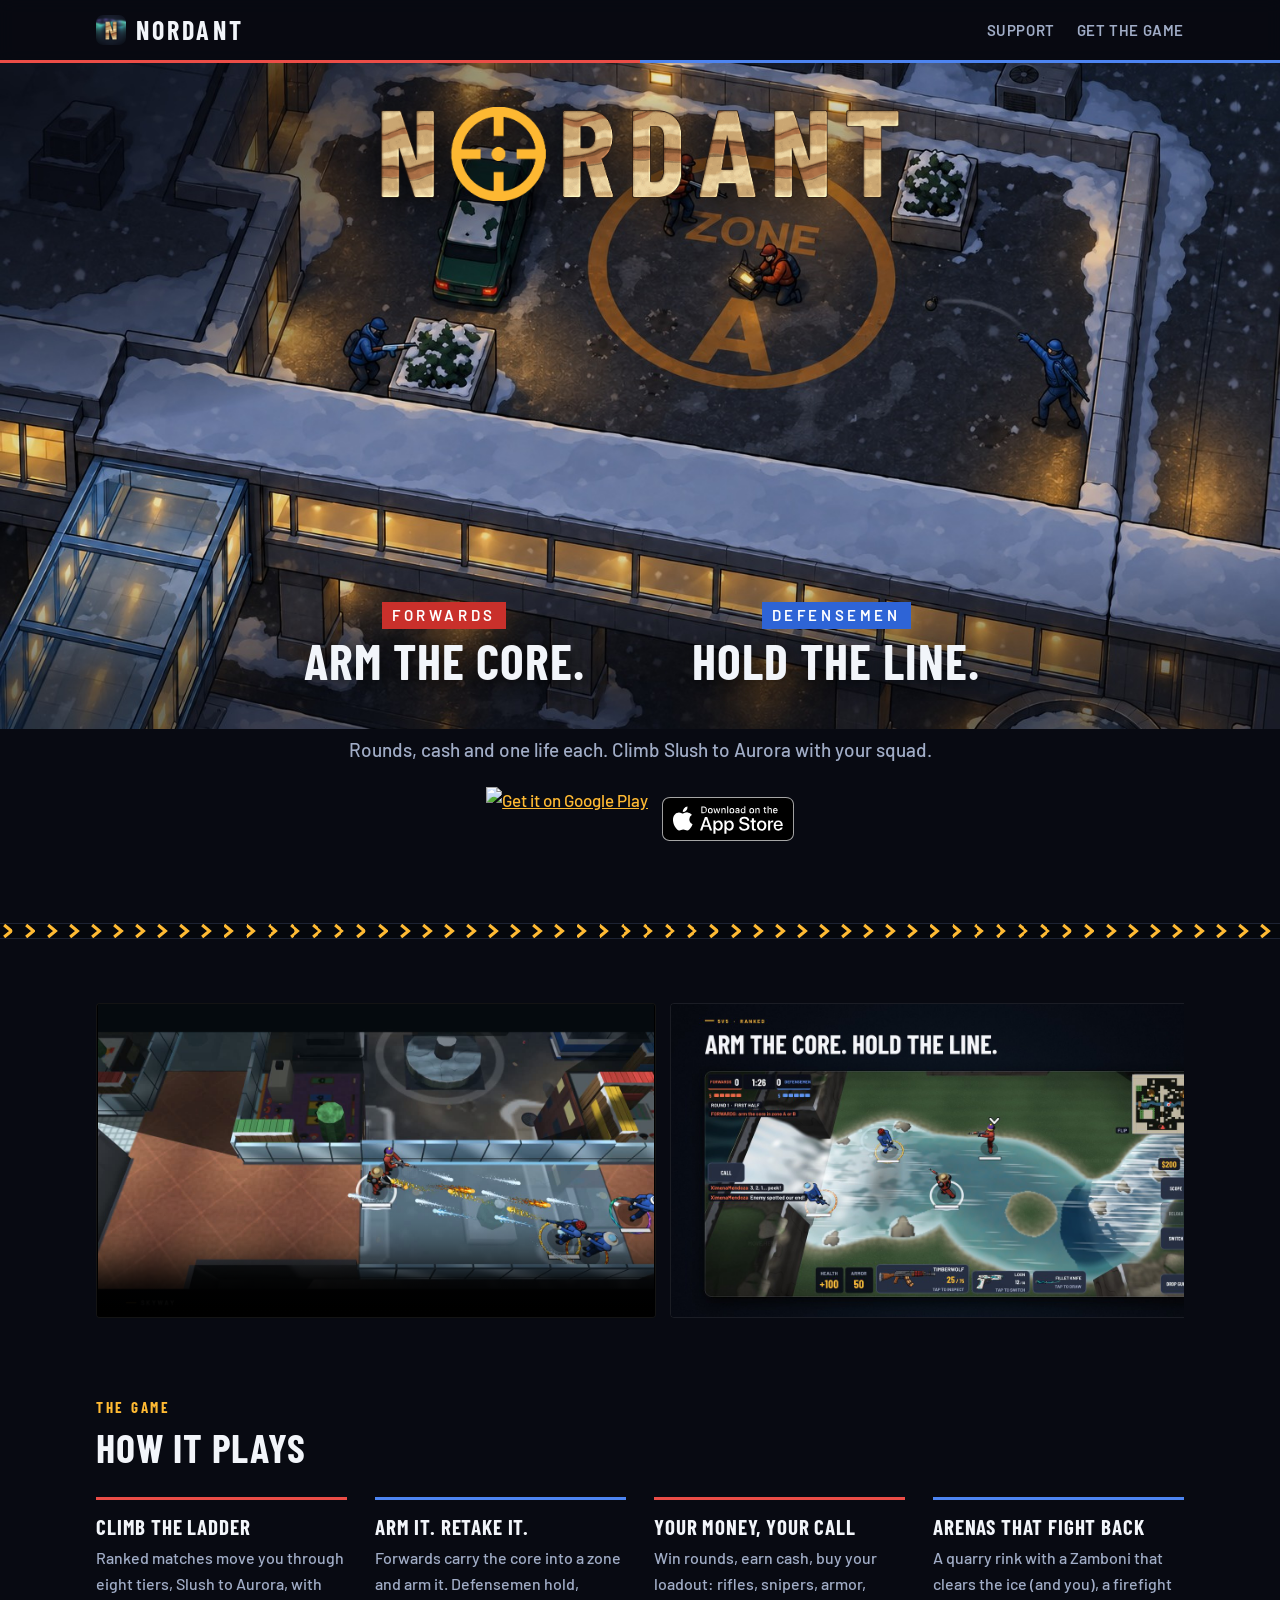
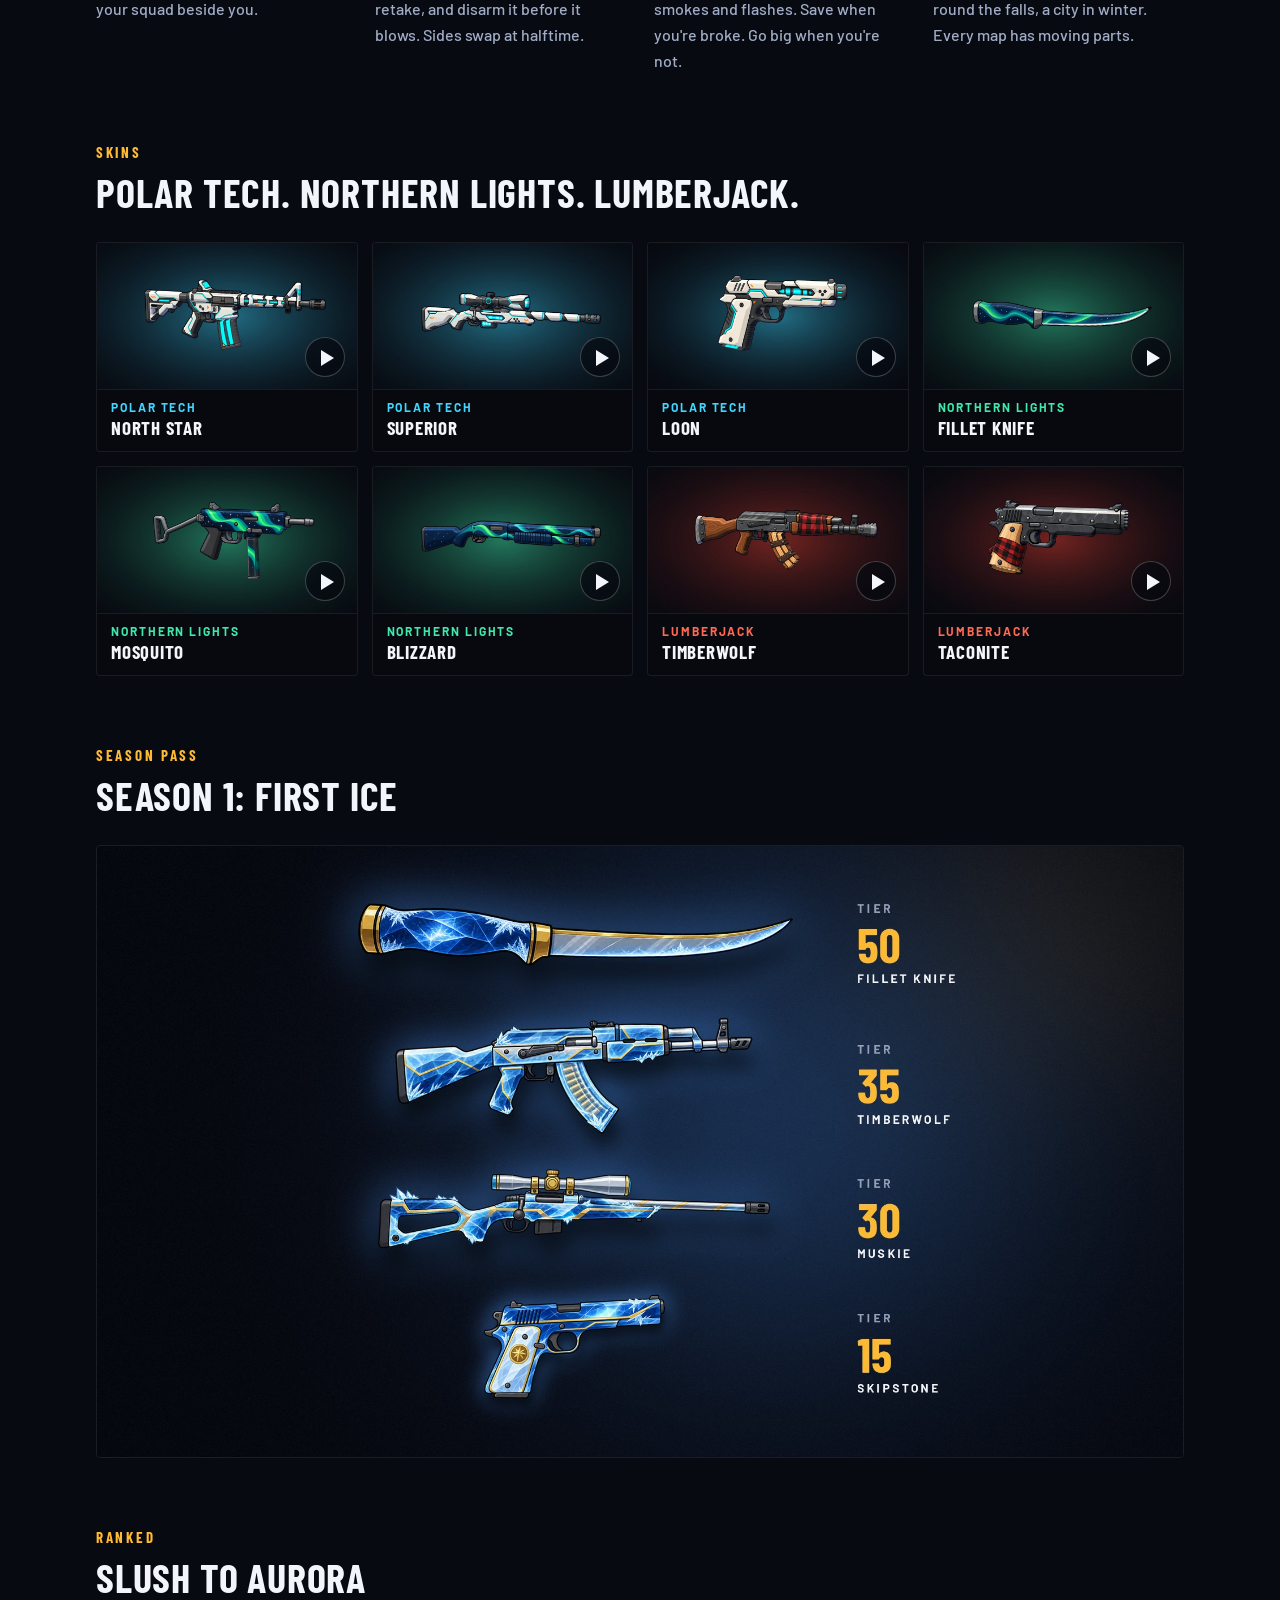
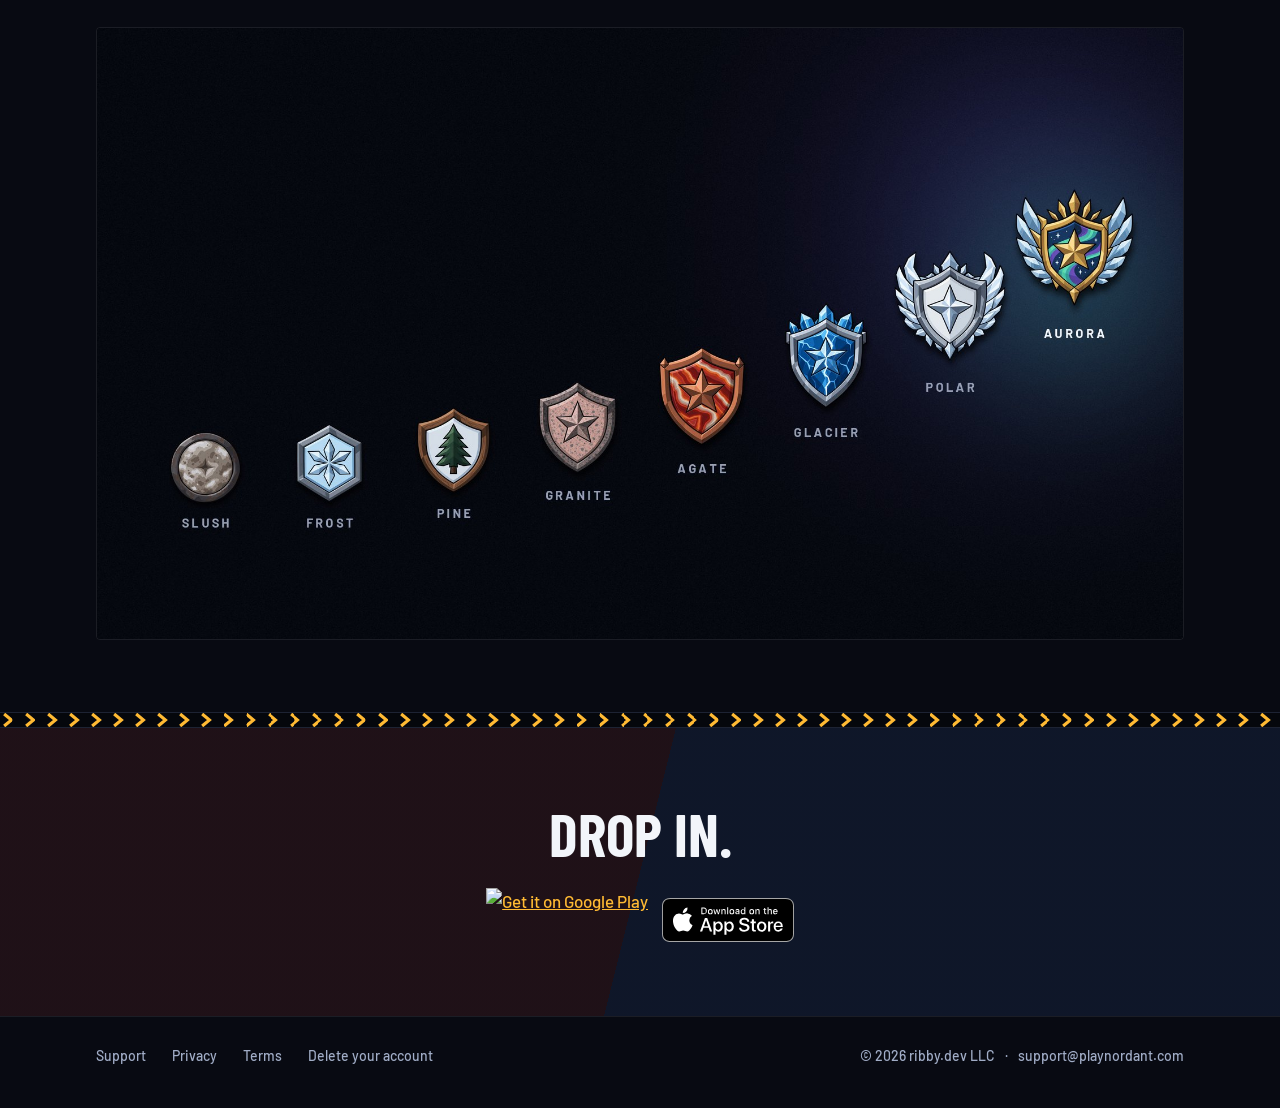
==== commit c5912406: "Trailer 4 and the fourth screenshot set: Gun Game (Skyway, Minnehaha's falls) and the new home scree" ====
--- a/index.html
+++ b/index.html
@@ -46,7 +46,7 @@
 
 <div class="wrap">
 <section class="section">
-  <div class="shots"><video class="trailer" controls playsinline preload="none" poster="/assets/shots/trailer-poster.jpg" width="1280" height="720" aria-label="The Nordant trailer"><source src="/assets/trailer.mp4" type="video/mp4"></video><img src="/assets/shots/01-minnehaha.jpg" alt="A fight in the river under the falls on Minnehaha" loading="lazy" width="1280" height="720"><img src="/assets/shots/02-skyway.jpg" alt="A firefight across a glass bridge on Skyway" loading="lazy" width="1280" height="720"><img src="/assets/shots/03-sandstone.jpg" alt="Disarming the core in zone A on Sandstone" loading="lazy" width="1280" height="720"><img src="/assets/shots/04-skins.jpg" alt="Polar Tech, Northern Lights and Lumberjack" loading="lazy" width="1280" height="720"><img src="/assets/shots/05-locker.jpg" alt="The Locker: a Forward and a Defenseman in the Captain hat and Northern Lights rings" loading="lazy" width="1280" height="720"><img src="/assets/shots/06-bait-shop.jpg" alt="The Bait Shop: the Polar Tech bundle" loading="lazy" width="1280" height="720"><img src="/assets/shots/07-season.jpg" alt="Season 1's pass, First Ice: the Fillet Knife, Timberwolf, Muskie and Skipstone" loading="lazy" width="1280" height="720"><img src="/assets/shots/08-ranked.jpg" alt="Ranked: a new tier, Polar I" loading="lazy" width="1280" height="720"></div>
+  <div class="shots"><video class="trailer" controls playsinline preload="none" poster="/assets/shots/trailer-poster.jpg" width="1280" height="720" aria-label="The Nordant trailer"><source src="/assets/trailer.mp4" type="video/mp4"></video><img src="/assets/shots/01-minnehaha.jpg" alt="A fight in the river under the falls on Minnehaha" loading="lazy" width="1280" height="720"><img src="/assets/shots/02-gungame.jpg" alt="Gun Game on Skyway: a hat trick on the fifth gun of the ladder" loading="lazy" width="1280" height="720"><img src="/assets/shots/03-sandstone.jpg" alt="Disarming the core in zone A on Sandstone" loading="lazy" width="1280" height="720"><img src="/assets/shots/04-gungame-falls.jpg" alt="Gun Game at Minnehaha's falls: up to the Muskie" loading="lazy" width="1280" height="720"><img src="/assets/shots/05-home.jpg" alt="Home: the Locker and the Bait Shop" loading="lazy" width="1280" height="720"><img src="/assets/shots/06-skins.jpg" alt="Polar Tech, Northern Lights and Lumberjack" loading="lazy" width="1280" height="720"><img src="/assets/shots/07-locker.jpg" alt="The Locker: a Forward and a Defenseman in the Captain hat and Northern Lights rings" loading="lazy" width="1280" height="720"><img src="/assets/shots/08-ranked.jpg" alt="Ranked: a new tier, Polar I" loading="lazy" width="1280" height="720"></div>
 </section>
 
 <section class="section">
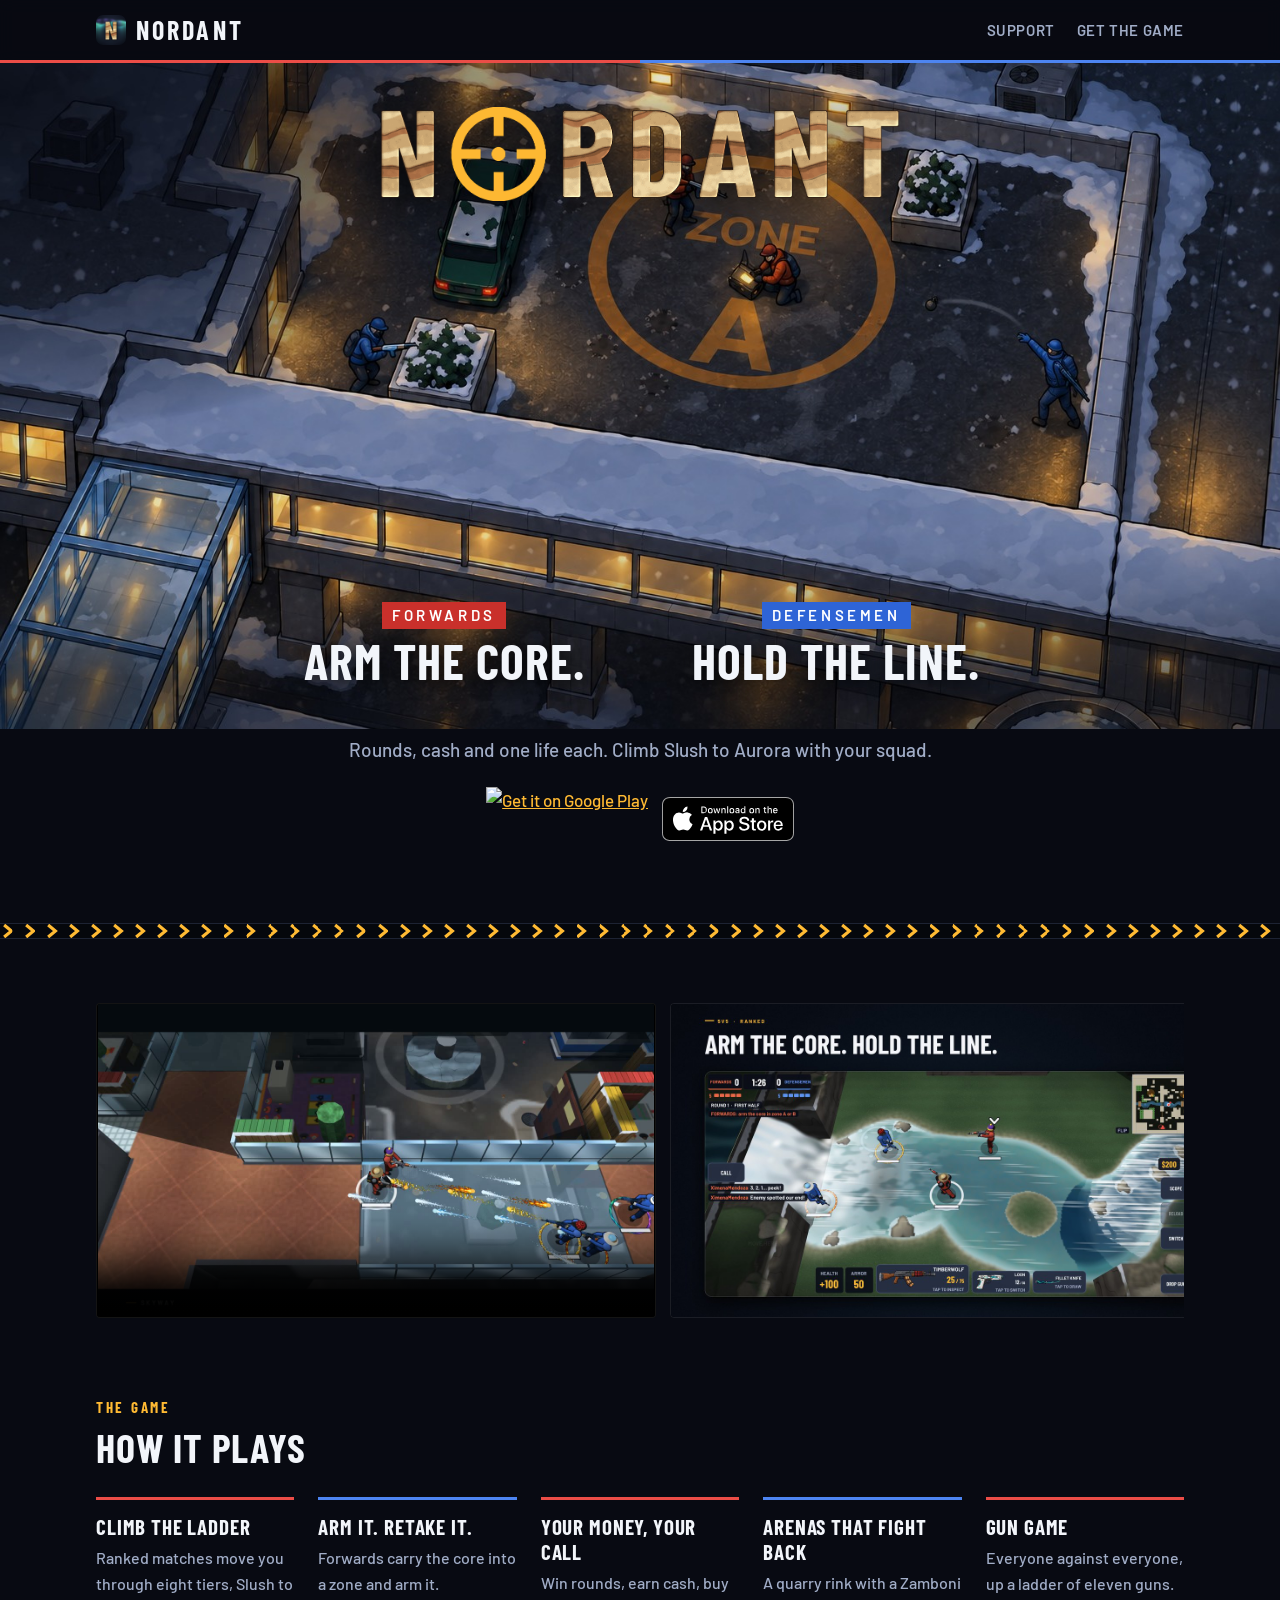
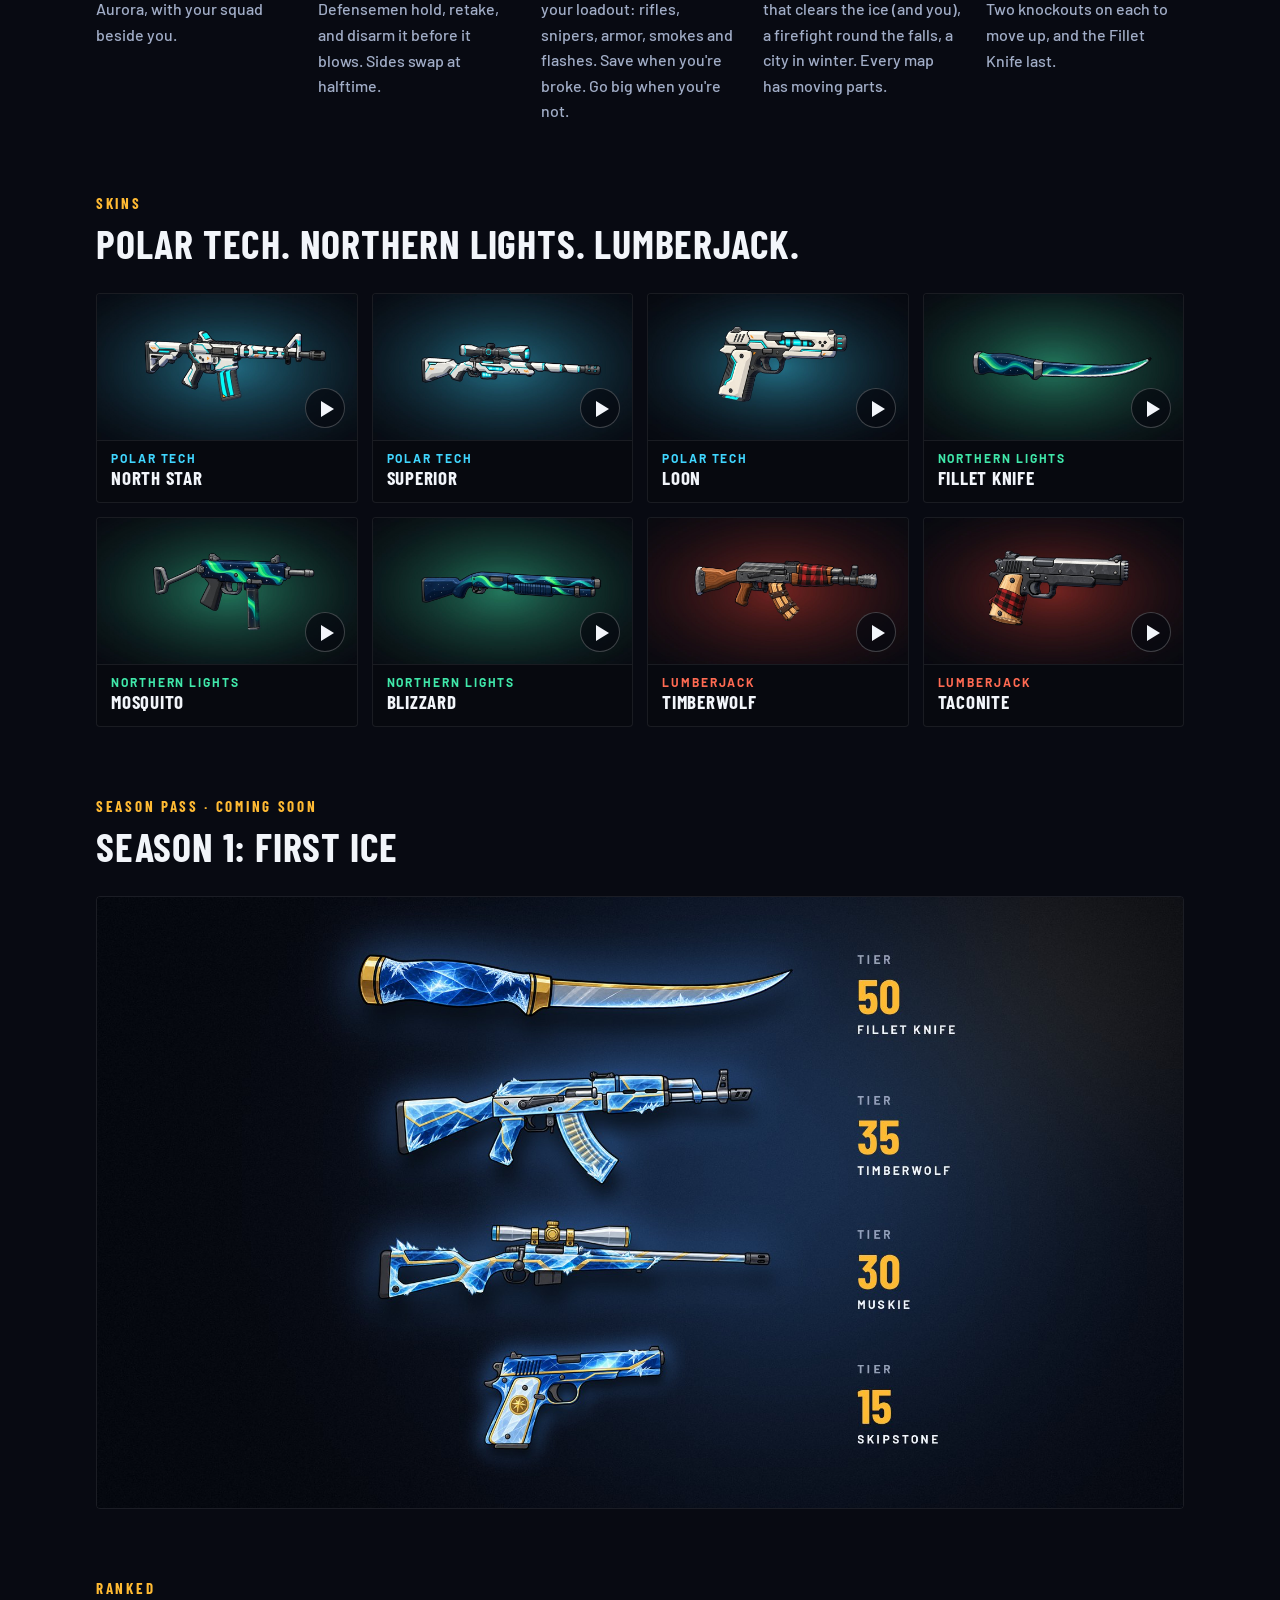
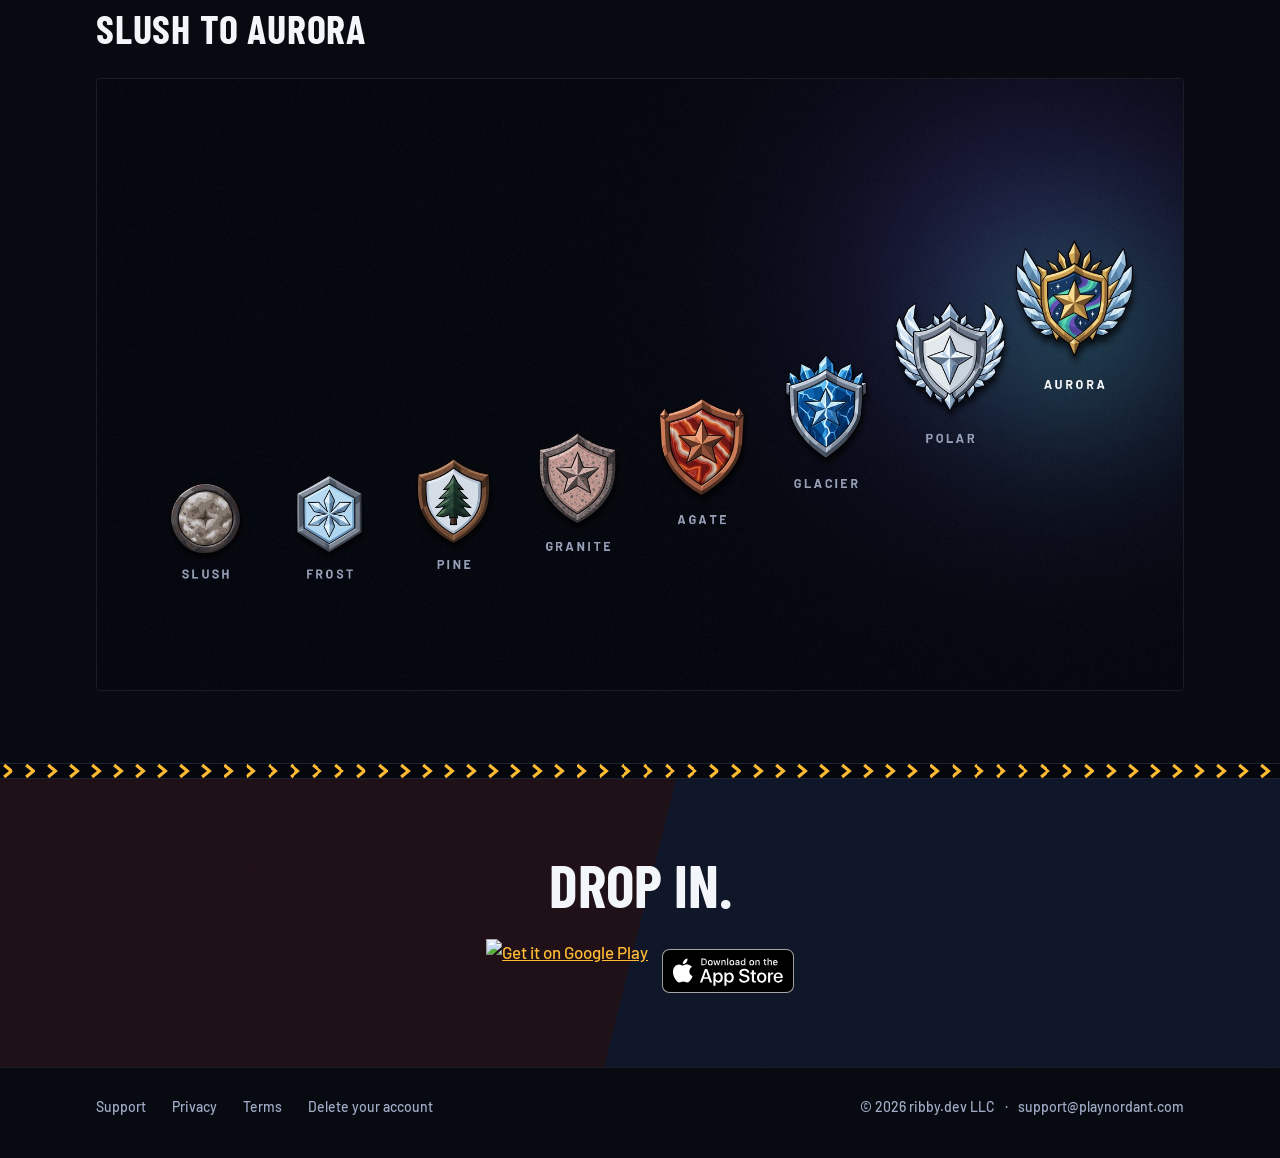
==== commit 8bca4dba: "Gun Game on the home page and in support; Auto aim and the AIM button in How do I play; the season p" ====
--- a/index.html
+++ b/index.html
@@ -56,6 +56,7 @@
     <div class="point"><h3>Arm it. Retake it.</h3><p>Forwards carry the core into a zone and arm it. Defensemen hold, retake, and disarm it before it blows. Sides swap at halftime.</p></div>
     <div class="point"><h3>Your money, your call</h3><p>Win rounds, earn cash, buy your loadout: rifles, snipers, armor, smokes and flashes. Save when you're broke. Go big when you're not.</p></div>
     <div class="point"><h3>Arenas that fight back</h3><p>A quarry rink with a Zamboni that clears the ice (and you), a firefight round the falls, a city in winter. Every map has moving parts.</p></div>
+    <div class="point"><h3>Gun Game</h3><p>Everyone against everyone, up a ladder of eleven guns. Two knockouts on each to move up, and the Fillet Knife last.</p></div>
   </div>
 </section>
 
@@ -65,7 +66,7 @@
 </section>
 
 <section class="section">
-  <p class="kicker">Season pass</p><h2>Season 1: First Ice</h2>
+  <p class="kicker">Season pass · coming soon</p><h2>Season 1: First Ice</h2>
   <img class="art" src="/assets/art/season-1.jpg" alt="Season 1 pass, First Ice: the Fillet Knife at tier 50, the Timberwolf at 35, the Muskie at 30, the Skipstone at 15" loading="lazy" width="1920" height="1080">
 </section>
 
--- a/styles.css
+++ b/styles.css
@@ -58,7 +58,8 @@
 .cta h2 { font: 700 clamp(28px, 4.5vw, 40px)/1.1 var(--display); margin: 0 0 22px; }
 
 /* What the game is, in four lines: side by side on a wide screen, one under another on a phone. */
-.points { display: grid; grid-template-columns: repeat(4, 1fr); gap: 28px; }
+.points { display: grid; grid-template-columns: repeat(5, 1fr); gap: 24px; }
+@media (max-width: 1180px) { .points { grid-template-columns: repeat(3, 1fr); } }
 .point { border-top: 2px solid var(--amber); padding-top: 14px; }
 .point h3 { font: 700 21px/1.2 var(--display); letter-spacing: 0.04em; text-transform: uppercase; margin: 0 0 6px; }
 .point p { color: var(--muted); margin: 0; font-size: 16px; }
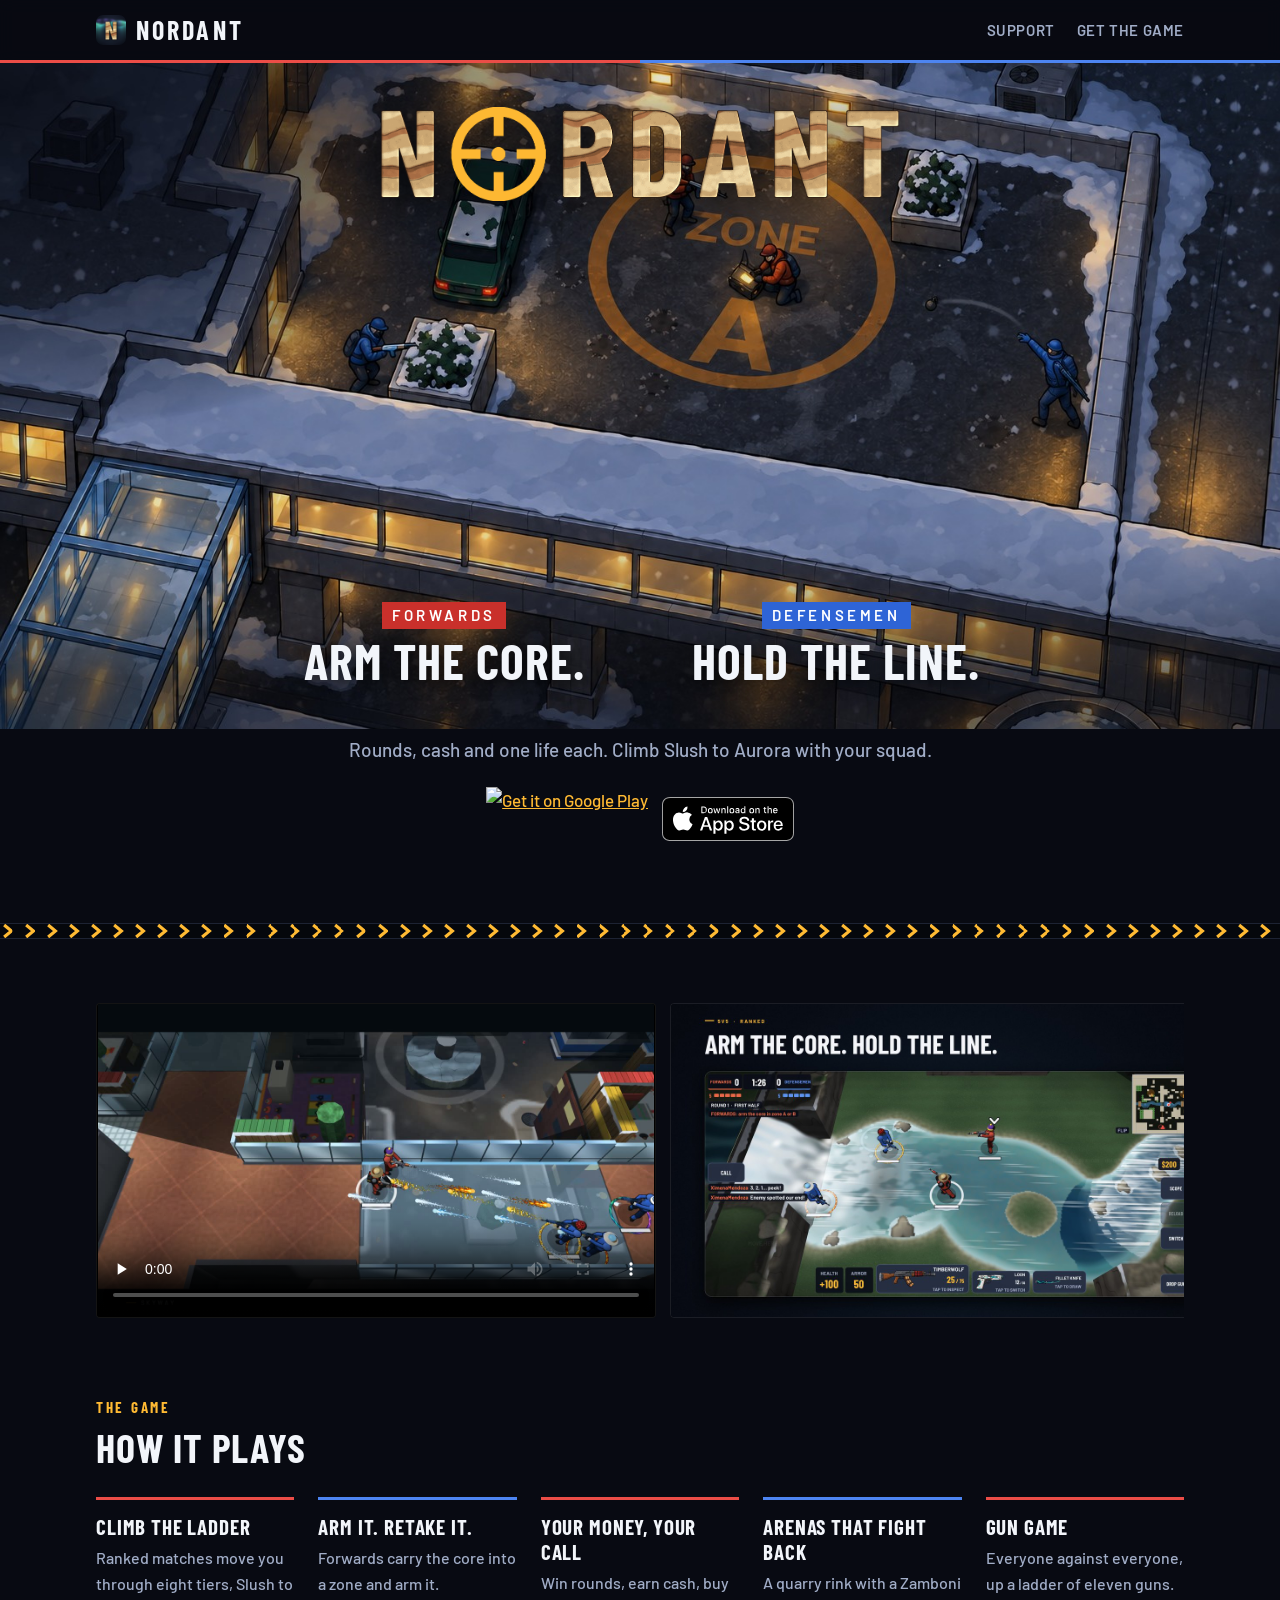
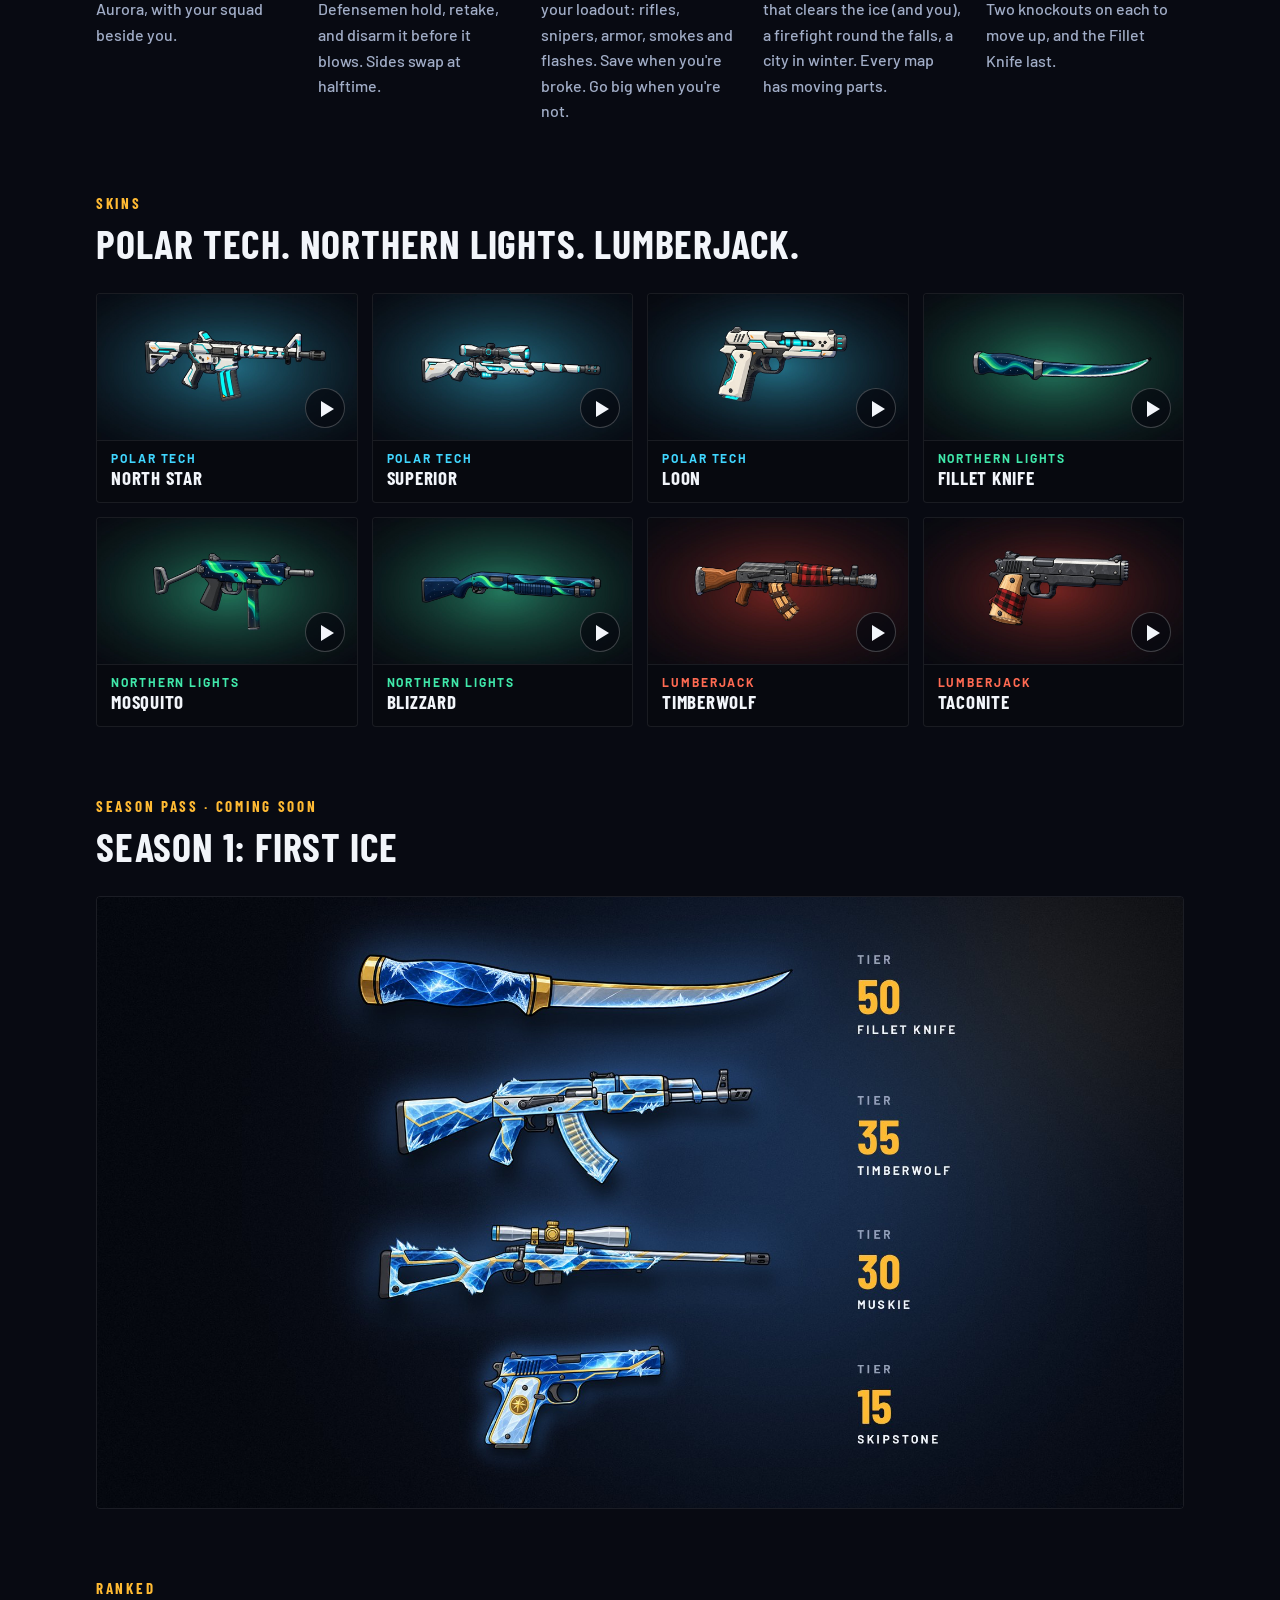
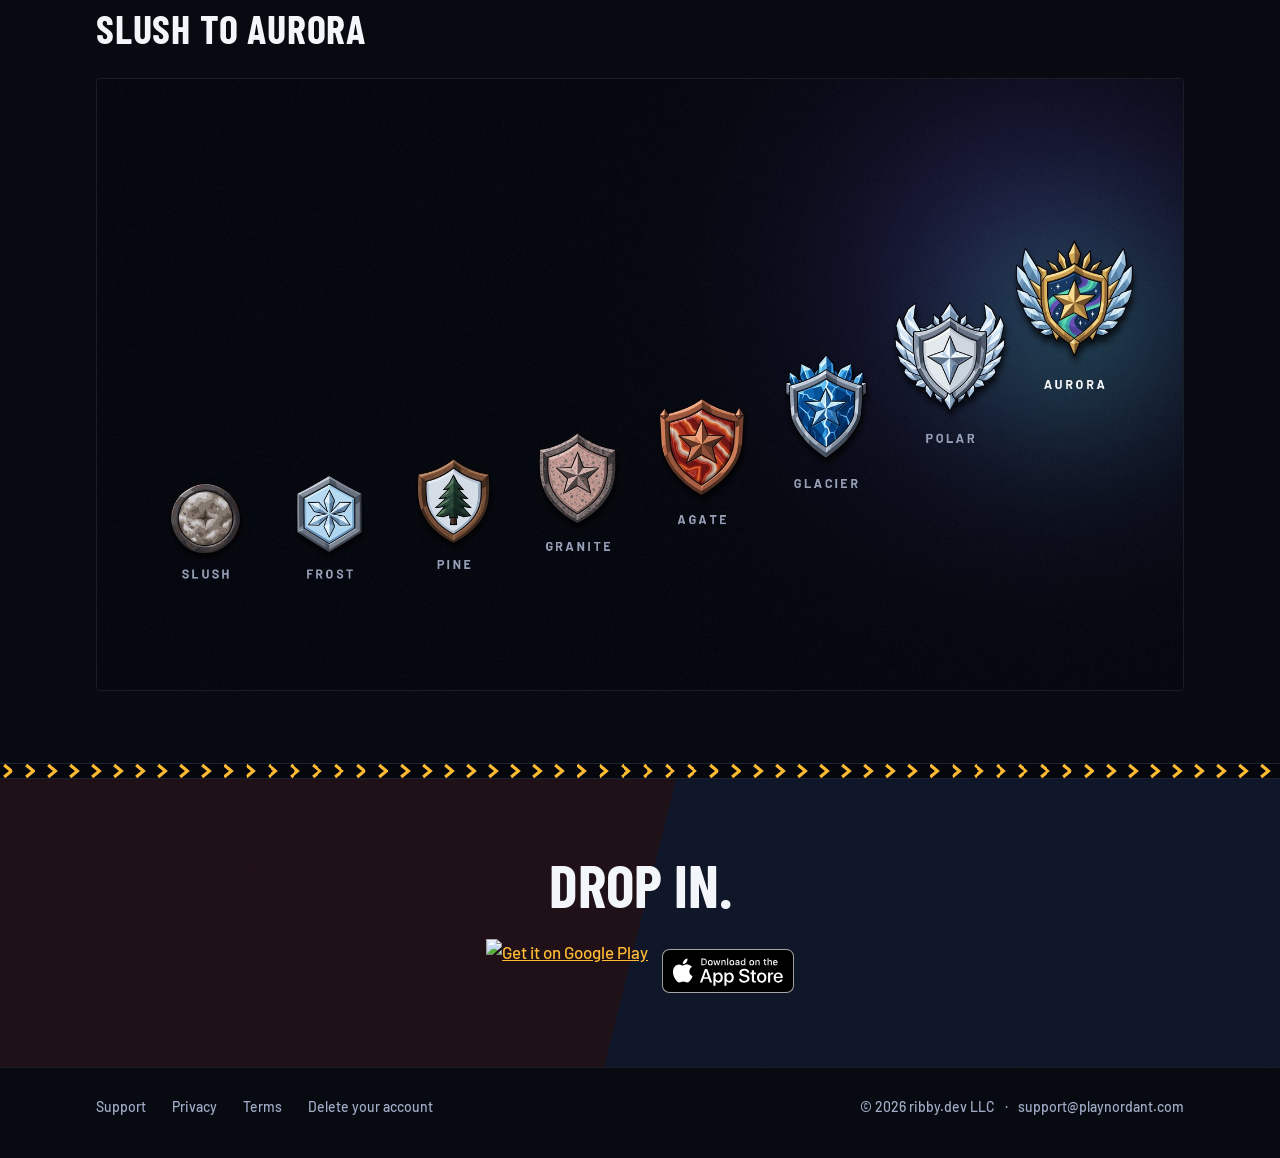
==== commit e82feb04: "App Store badge goes to the App Store page (iOS 1.0 approved) Co-Authored-By: Claude Opus 5.5 <norep" ====
--- a/index.html
+++ b/index.html
@@ -20,7 +20,7 @@
   <link rel="preconnect" href="https://fonts.googleapis.com">
   <link rel="preconnect" href="https://fonts.gstatic.com" crossorigin>
   <link href="https://fonts.googleapis.com/css2?family=Barlow:wght@500;600&family=Barlow+Condensed:wght@700&display=swap" rel="stylesheet">
-  <link rel="stylesheet" href="/styles.css?v=37d3f05a09">
+  <link rel="stylesheet" href="/styles.css?v=0f7390a091">
 </head>
 <body>
 <header class="bar"><div class="bar-in">
@@ -40,7 +40,7 @@
 </section>
 <section class="pitch">
   <p>Rounds, cash and one life each. Climb Slush to Aurora with your squad.</p>
-  <div class="badges"><a href="https://play.google.com/store/apps/details?id=dev.ribby.nordant"><img alt="Get it on Google Play" src="https://play.google.com/intl/en_us/badges/static/images/badges/en_badge_web_generic.png"></a><a href="https://testflight.apple.com/join/vvUufzZB"><img class="apple" alt="Download on the App Store" src="/assets/app-store-badge.svg"></a></div>
+  <div class="badges"><a href="https://play.google.com/store/apps/details?id=dev.ribby.nordant"><img alt="Get it on Google Play" src="https://play.google.com/intl/en_us/badges/static/images/badges/en_badge_web_generic.png"></a><a href="https://apps.apple.com/app/id6829590300"><img class="apple" alt="Download on the App Store" src="/assets/app-store-badge.svg"></a></div>
 </section>
 <div class="boards" aria-hidden="true"></div>
 
@@ -80,7 +80,7 @@
 <div class="boards" aria-hidden="true"></div>
 <section class="cta">
   <h2>Drop in.</h2>
-  <div class="badges"><a href="https://play.google.com/store/apps/details?id=dev.ribby.nordant"><img alt="Get it on Google Play" src="https://play.google.com/intl/en_us/badges/static/images/badges/en_badge_web_generic.png"></a><a href="https://testflight.apple.com/join/vvUufzZB"><img class="apple" alt="Download on the App Store" src="/assets/app-store-badge.svg"></a></div>
+  <div class="badges"><a href="https://play.google.com/store/apps/details?id=dev.ribby.nordant"><img alt="Get it on Google Play" src="https://play.google.com/intl/en_us/badges/static/images/badges/en_badge_web_generic.png"></a><a href="https://apps.apple.com/app/id6829590300"><img class="apple" alt="Download on the App Store" src="/assets/app-store-badge.svg"></a></div>
 </section>
 </main>
 <script>
